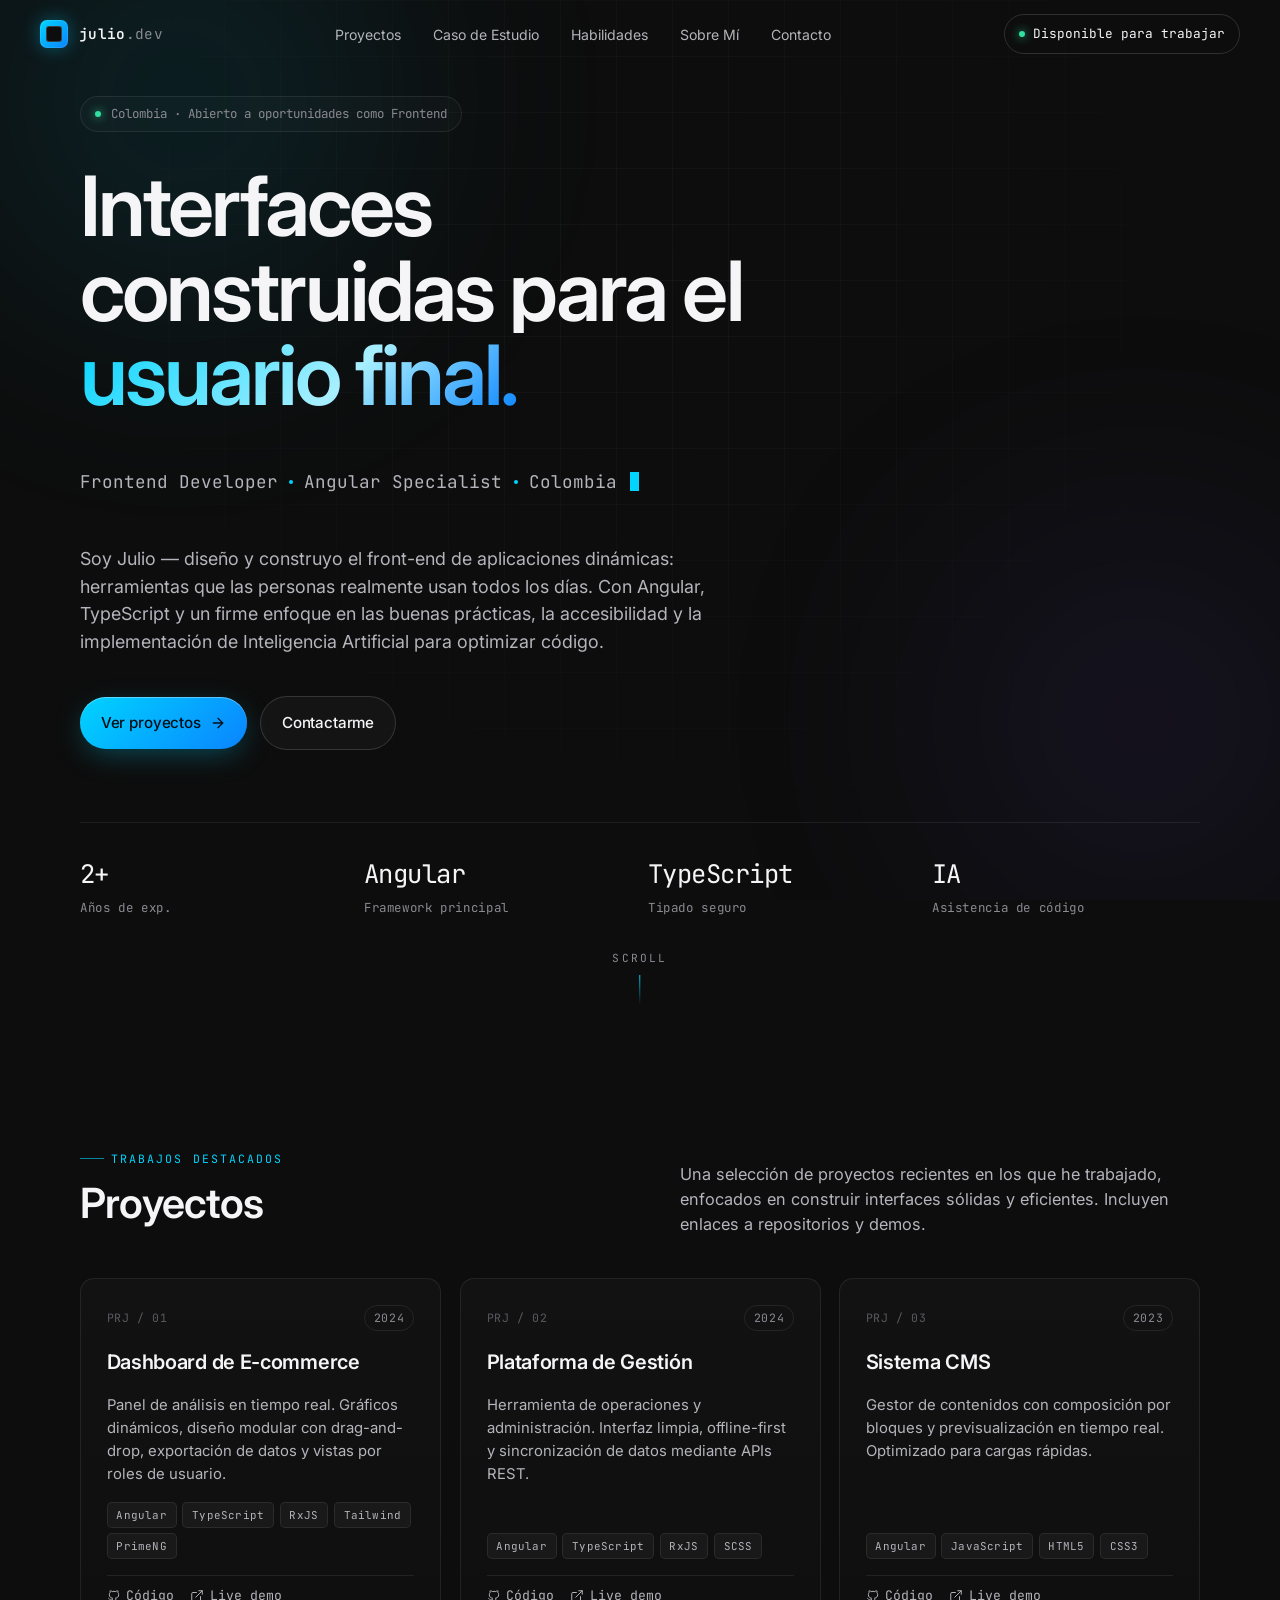
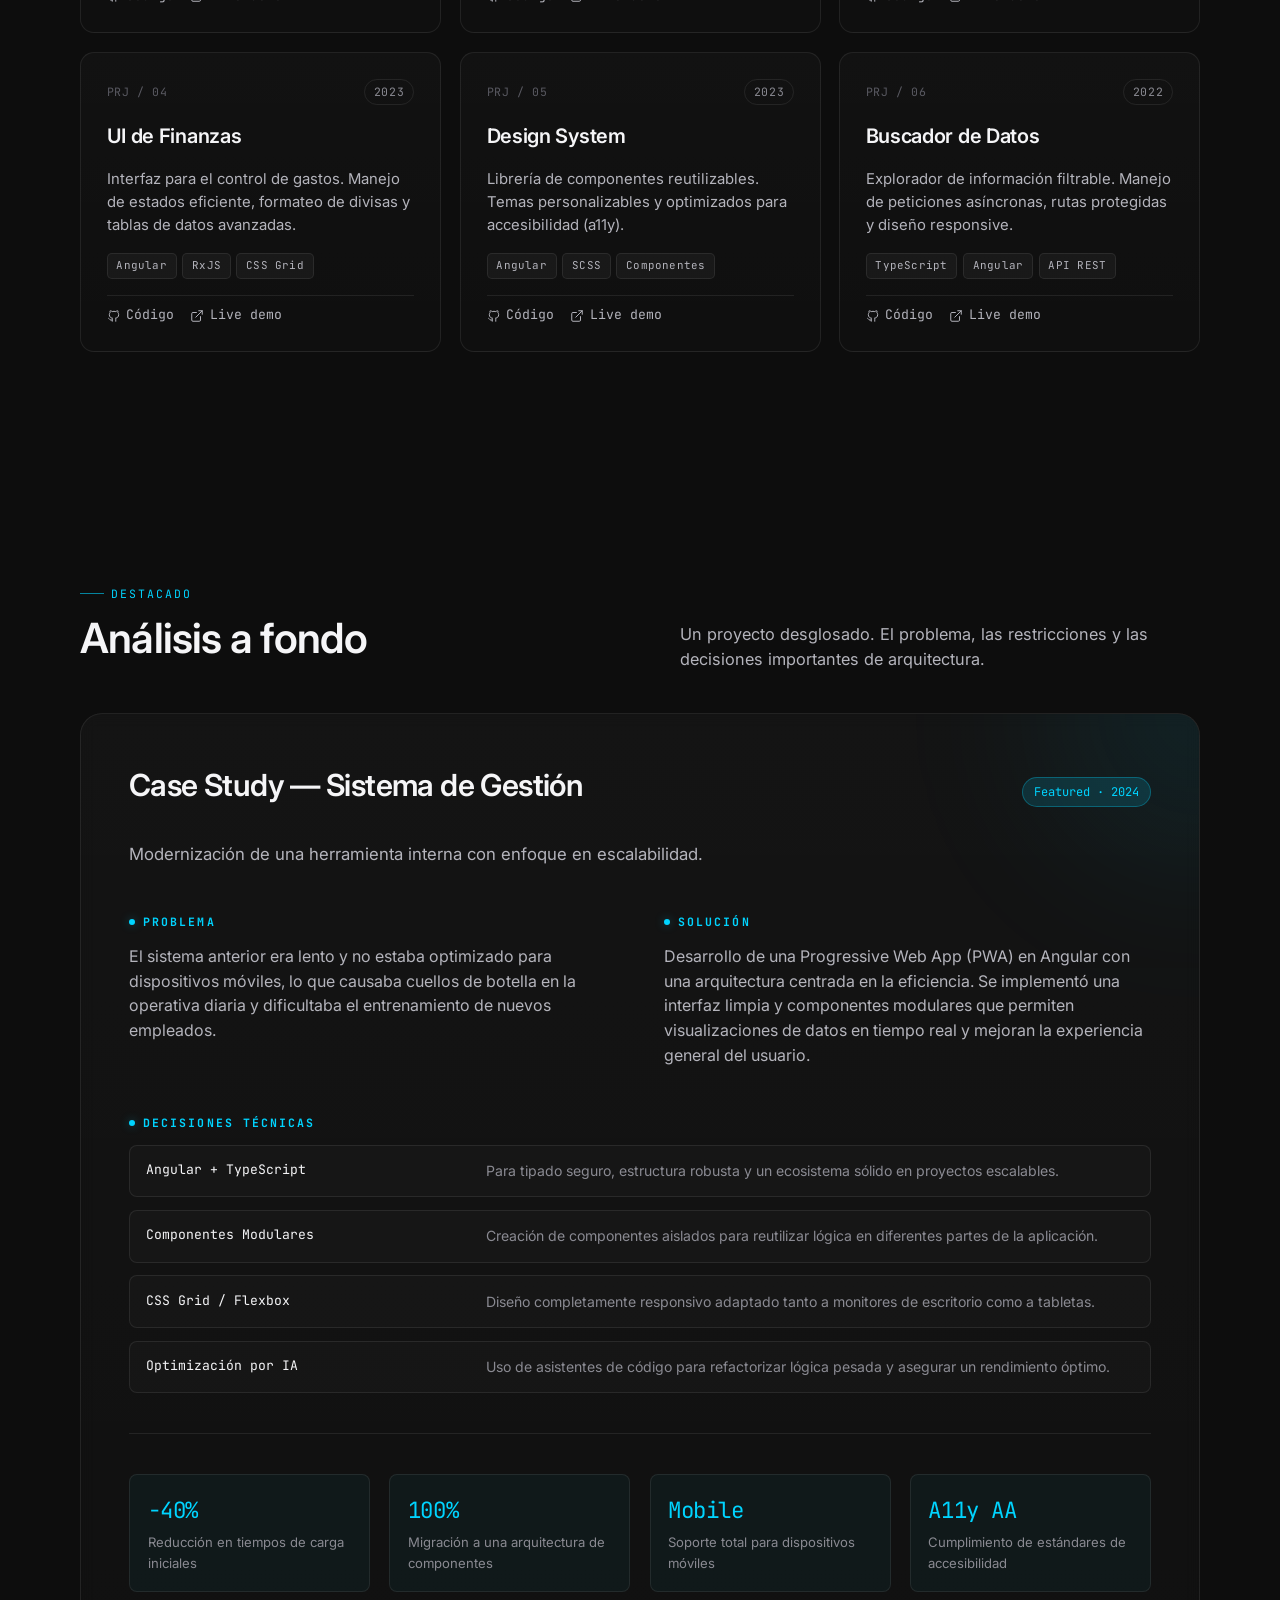
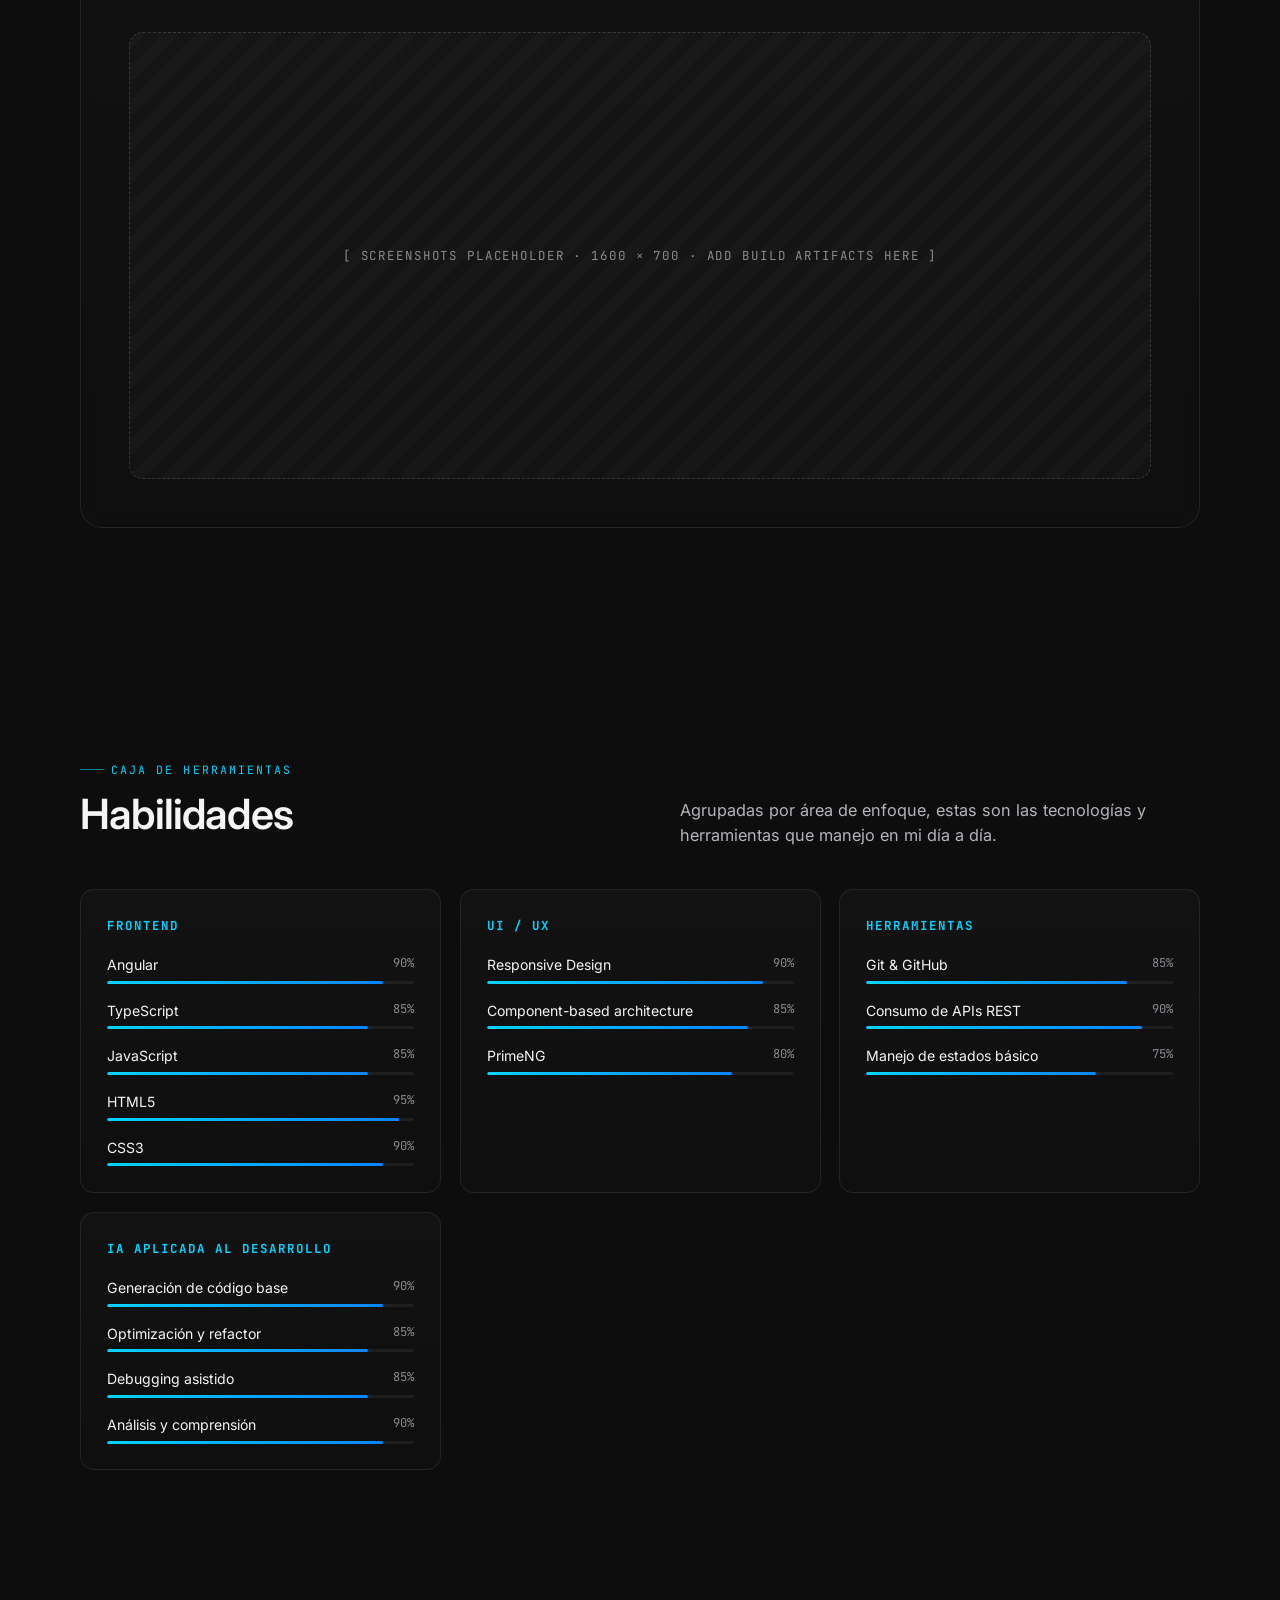
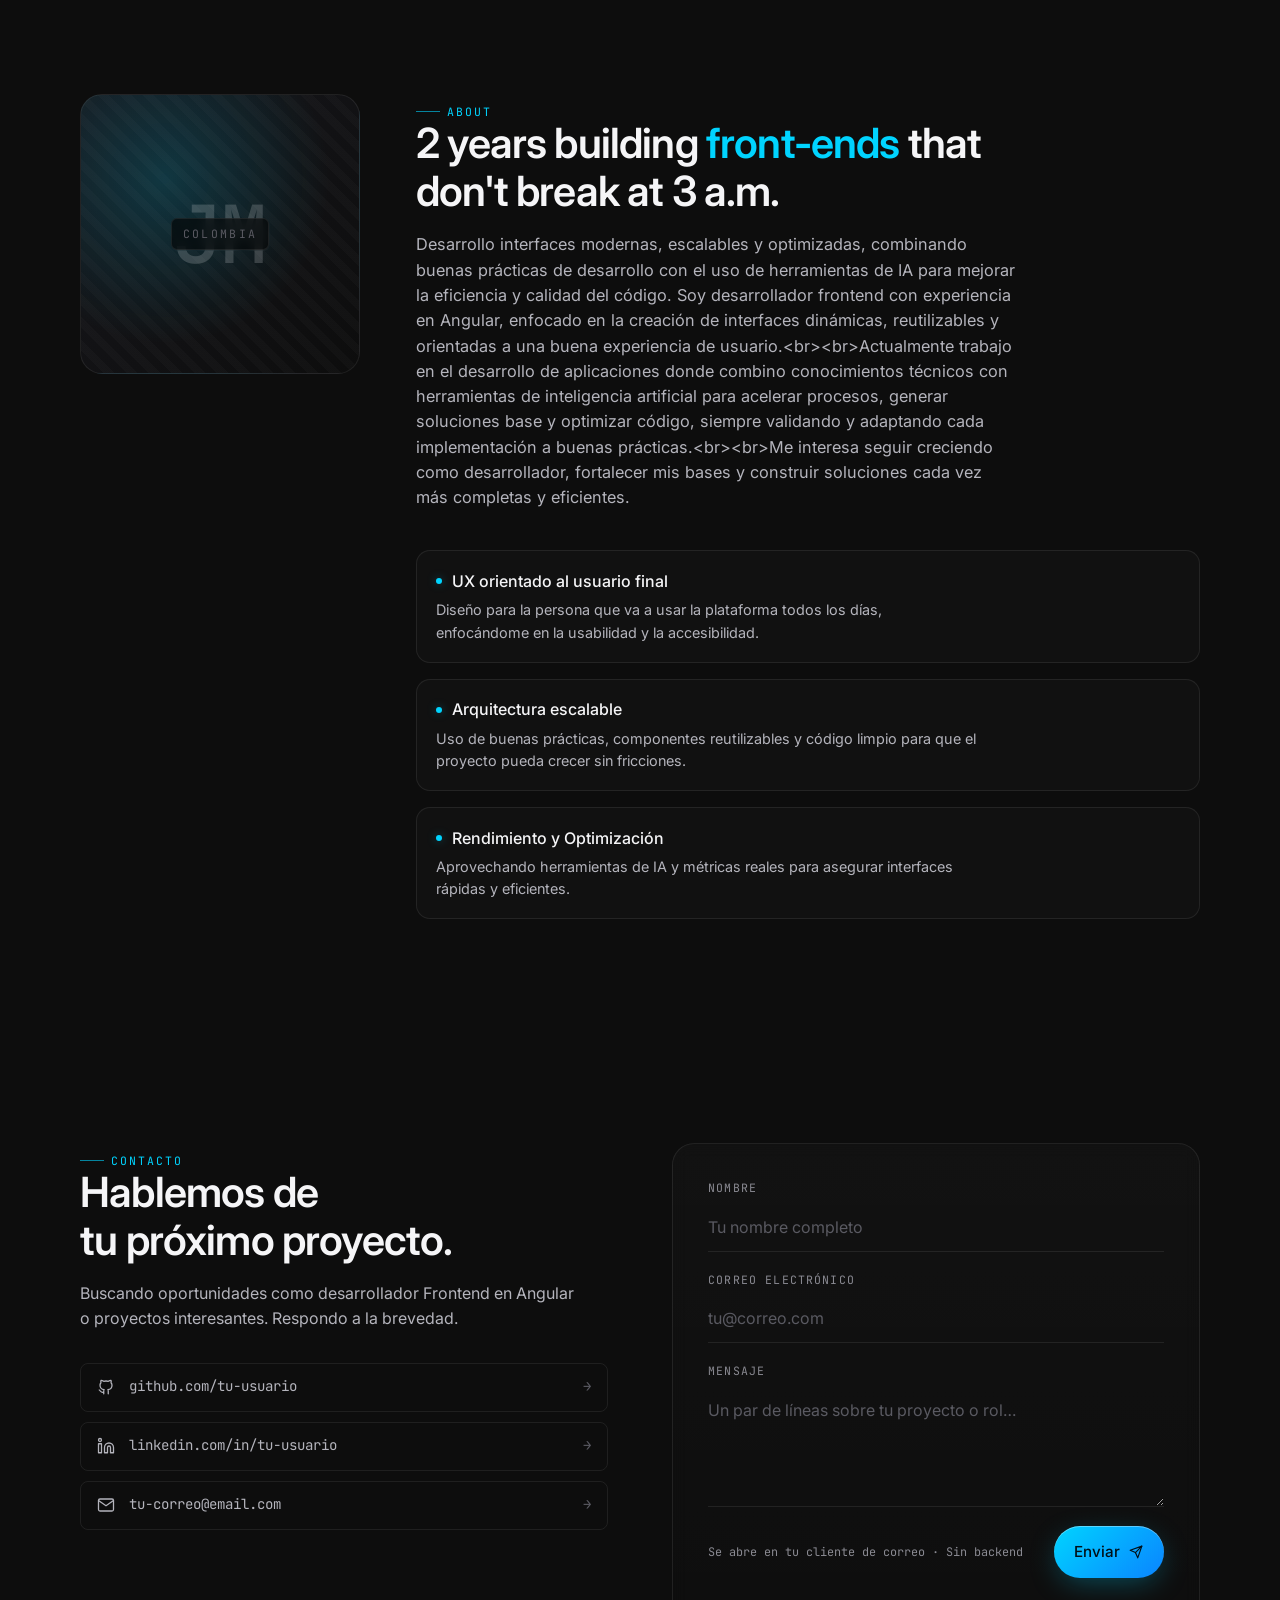
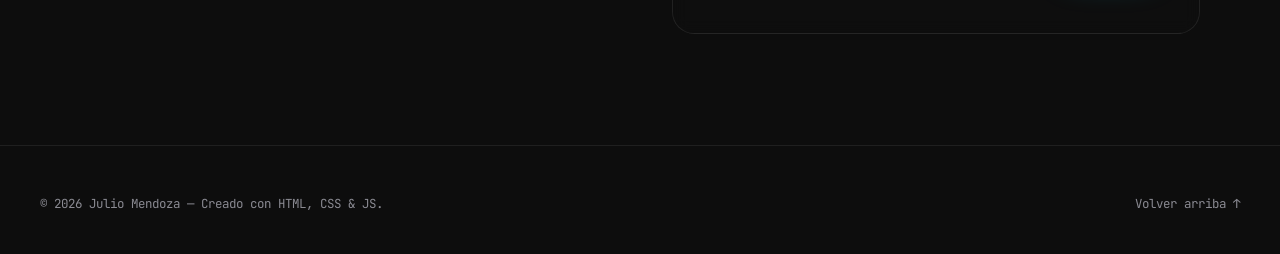
==== index.html @ a363eb38 "feat: personalizar perfil y traducir al español" ====
<!doctype html>
<html lang="en">
<head>
  <meta charset="utf-8" />
  <meta name="viewport" content="width=device-width, initial-scale=1" />
  <title>Julio Mendoza — Frontend Developer</title>
  <meta name="description" content="Portfolio de Julio Mendoza, Frontend Developer enfocado en Angular, desarrollo de interfaces modernas y uso de IA." />

  <!-- Fonts -->
  <link rel="preconnect" href="https://fonts.googleapis.com" />
  <link rel="preconnect" href="https://fonts.gstatic.com" crossorigin />
  <link href="https://fonts.googleapis.com/css2?family=Inter:wght@300;400;500;600;700&family=JetBrains+Mono:wght@400;500&display=swap" rel="stylesheet" />

  <link rel="stylesheet" href="styles.css" />
</head>
<body>
  <div class="backdrop"></div>
  <div class="grid-overlay"></div>

  <!-- ============================================================
       Navbar
       ============================================================ -->
  <header class="navbar">
    <a class="brand" href="#top" aria-label="Inicio">
      <span class="brand-mark" aria-hidden="true"></span>
      <span><strong>julio</strong><span>.dev</span></span>
    </a>

    <nav aria-label="Primary">
      <ul class="nav-links">
        <li><a class="nav-link" href="#projects">Proyectos</a></li>
        <li><a class="nav-link" href="#case-study">Caso de Estudio</a></li>
        <li><a class="nav-link" href="#skills">Habilidades</a></li>
        <li><a class="nav-link" href="#about">Sobre Mí</a></li>
        <li><a class="nav-link" href="#contact">Contacto</a></li>
      </ul>
    </nav>

    <a class="nav-cta" href="#contact">
      <span class="dot" aria-hidden="true"></span>
      Disponible para trabajar
    </a>

    <button class="nav-toggle" aria-label="Toggle menu" aria-expanded="false">
      <span aria-hidden="true"></span>
    </button>
  </header>

  <div class="mobile-menu" id="mobile-menu">
    <ul>
      <li><a href="#projects">Proyectos</a></li>
      <li><a href="#case-study">Caso de Estudio</a></li>
      <li><a href="#skills">Habilidades</a></li>
      <li><a href="#about">Sobre Mí</a></li>
      <li><a href="#contact">Contacto</a></li>
    </ul>
  </div>

  <main>
    <!-- ============================================================
         Hero
         ============================================================ -->
    <section class="hero" id="top" data-screen-label="01 Hero">
      <div class="container hero-inner">
        <span class="hero-meta">
          <span class="dot"></span>
          Colombia · Abierto a oportunidades como Frontend
        </span>

        <h1>
          <span class="line"><span>Interfaces</span></span>
          <span class="line"><span>construidas para el</span></span>
          <span class="line"><span class="accent">usuario final.</span></span>
        </h1>

        <p class="role-line" id="hero-role"></p>

        <p class="hero-lede">
          Soy Julio — diseño y construyo el front-end de aplicaciones dinámicas: herramientas que 
          las personas realmente usan todos los días. Con Angular, TypeScript y un firme enfoque en las buenas prácticas,
          la accesibilidad y la implementación de Inteligencia Artificial para optimizar código.
        </p>

        <div class="hero-cta-row">
          <a class="btn btn--primary" href="#projects">
            Ver proyectos
            <svg width="16" height="16" viewBox="0 0 24 24" fill="none" stroke="currentColor" stroke-width="2" stroke-linecap="round" stroke-linejoin="round">
              <line x1="5" y1="12" x2="19" y2="12"/><polyline points="12 5 19 12 12 19"/>
            </svg>
          </a>
          <a class="btn btn--ghost" href="#contact">Contactarme</a>
        </div>

        <div class="hero-stats">
          <div>
            <span class="stat-num">2+</span>
            <span class="stat-label">Años de exp.</span>
          </div>
          <div>
            <span class="stat-num">Angular</span>
            <span class="stat-label">Framework principal</span>
          </div>
          <div>
            <span class="stat-num">TypeScript</span>
            <span class="stat-label">Tipado seguro</span>
          </div>
          <div>
            <span class="stat-num">IA</span>
            <span class="stat-label">Asistencia de código</span>
          </div>
        </div>
      </div>

      <a class="scroll-hint" href="#projects" aria-label="Scroll to projects">
        scroll
      </a>
    </section>

    <!-- ============================================================
         Projects
         ============================================================ -->
    <section id="projects" data-screen-label="02 Projects">
      <div class="container">
        <div class="section-head reveal">
          <div>
            <span class="eyebrow">Trabajos Destacados</span>
            <h2 class="section-title">Proyectos</h2>
          </div>
          <p class="section-lede">
            Una selección de proyectos recientes en los que he trabajado, enfocados en construir interfaces
            sólidas y eficientes. Incluyen enlaces a repositorios y demos.
          </p>
        </div>

        <div class="projects-grid" id="projects-grid"></div>
      </div>
    </section>

    <!-- ============================================================
         Case Study
         ============================================================ -->
    <section id="case-study" data-screen-label="03 Case Study">
      <div class="container">
        <div class="section-head reveal">
          <div>
            <span class="eyebrow">Destacado</span>
            <h2 class="section-title">Análisis a fondo</h2>
          </div>
          <p class="section-lede">
            Un proyecto desglosado. El problema, las restricciones y las decisiones 
            importantes de arquitectura.
          </p>
        </div>
        <div id="case-study-body"></div>
      </div>
    </section>

    <!-- ============================================================
         Skills
         ============================================================ -->
    <section id="skills" data-screen-label="04 Skills">
      <div class="container">
        <div class="section-head reveal">
          <div>
            <span class="eyebrow">Caja de Herramientas</span>
            <h2 class="section-title">Habilidades</h2>
          </div>
          <p class="section-lede">
            Agrupadas por área de enfoque, estas son las tecnologías y herramientas que manejo en mi día a día.
          </p>
        </div>
        <div class="skills-grid" id="skills-grid"></div>
      </div>
    </section>

    <!-- ============================================================
         About
         ============================================================ -->
    <section id="about" data-screen-label="05 About">
      <div class="container about-grid">
        <div class="avatar reveal" aria-hidden="true">
          <span class="avatar__initials" id="avatar-initials">JM</span>
          <span class="avatar__tag" id="avatar-tag">Barcelona, ES</span>
        </div>
        <div class="about-body reveal" id="about-body" data-delay="100"></div>
      </div>
    </section>

    <!-- ============================================================
         Contact
         ============================================================ -->
    <section id="contact" data-screen-label="06 Contact">
      <div class="container contact-grid">
        <aside class="contact-aside reveal">
          <span class="eyebrow">Contacto</span>
          <h2 class="section-title">Hablemos de<br>tu próximo proyecto.</h2>
          <p>
            Buscando oportunidades como desarrollador Frontend en Angular o proyectos interesantes. Respondo a la brevedad.
          </p>
          <div class="socials" id="socials"></div>
        </aside>

        <form class="contact-form reveal" id="contact-form" data-delay="100" novalidate>
          <div class="field">
            <label for="f-name">Nombre</label>
            <input id="f-name" name="name" type="text" placeholder="Tu nombre completo" autocomplete="name" />
          </div>
          <div class="field">
            <label for="f-email">Correo Electrónico</label>
            <input id="f-email" name="email" type="email" placeholder="tu@correo.com" autocomplete="email" />
          </div>
          <div class="field">
            <label for="f-message">Mensaje</label>
            <textarea id="f-message" name="message" placeholder="Un par de líneas sobre tu proyecto o rol…"></textarea>
          </div>
          <div class="form-footer">
            <span class="form-note">Se abre en tu cliente de correo · Sin backend</span>
            <button type="submit" class="btn btn--primary">
              Enviar
              <svg width="14" height="14" viewBox="0 0 24 24" fill="none" stroke="currentColor" stroke-width="2" stroke-linecap="round" stroke-linejoin="round">
                <line x1="22" y1="2" x2="11" y2="13"/><polygon points="22 2 15 22 11 13 2 9 22 2"/>
              </svg>
            </button>
          </div>
          <div class="form-status" id="form-status" aria-live="polite"></div>
        </form>
      </div>
    </section>
  </main>

  <footer class="footer">
    <span>© <span id="footer-year"></span> <span id="footer-name"></span> — Creado con HTML, CSS &amp; JS.</span>
    <span>
      <a href="#top">Volver arriba ↑</a>
    </span>
  </footer>

  <script src="data.js"></script>
  <script src="script.js"></script>
</body>
</html>
---- styles.css ----
/* ============================================================
   Portfolio — dark mode, glassmorphism, cyan accent
   Vanilla CSS. No preprocessor. Mobile-first.
   ============================================================ */

:root {
  /* Palette */
  --bg:          #0D0D0D;
  --bg-elev-1:   #131316;
  --bg-elev-2:   #17171C;
  --border:      rgba(255, 255, 255, 0.08);
  --border-hi:   rgba(255, 255, 255, 0.14);

  --text:        #F5F5F7;
  --text-dim:    #B4B4BC;
  --text-muted:  #8A8A92;
  --text-faint:  #5A5A62;

  --accent:      #00D4FF;
  --accent-2:    #0A84FF;
  --accent-soft: rgba(0, 212, 255, 0.14);
  --accent-glow: rgba(0, 212, 255, 0.35);

  /* Type */
  --font-sans:  "Inter", -apple-system, BlinkMacSystemFont, "Segoe UI", Roboto, sans-serif;
  --font-mono:  "JetBrains Mono", ui-monospace, SFMono-Regular, Menlo, monospace;

  /* Motion */
  --ease:       cubic-bezier(0.2, 0.7, 0.2, 1);
  --ease-out:   cubic-bezier(0.16, 1, 0.3, 1);

  /* Layout */
  --maxw:       1200px;
  --gutter:     clamp(1rem, 4vw, 2.5rem);
  --radius-sm:  8px;
  --radius:     14px;
  --radius-lg:  22px;

  color-scheme: dark;
}

/* ---------- Reset ---------- */
*, *::before, *::after { box-sizing: border-box; }
html { scroll-behavior: smooth; }
body {
  margin: 0;
  font-family: var(--font-sans);
  background: var(--bg);
  color: var(--text);
  line-height: 1.55;
  -webkit-font-smoothing: antialiased;
  text-rendering: optimizeLegibility;
  overflow-x: hidden;
}
img, svg { display: block; max-width: 100%; }
a { color: inherit; text-decoration: none; }
button { font: inherit; color: inherit; background: none; border: 0; cursor: pointer; }
input, textarea { font: inherit; color: inherit; }

/* ---------- Ambient backdrop ---------- */
.backdrop {
  position: fixed;
  inset: 0;
  z-index: -1;
  overflow: hidden;
  pointer-events: none;
}
.backdrop::before,
.backdrop::after {
  content: "";
  position: absolute;
  width: 720px; height: 720px;
  border-radius: 50%;
  filter: blur(120px);
  opacity: 0.35;
}
.backdrop::before {
  background: radial-gradient(circle, rgba(0, 212, 255, 0.45), transparent 60%);
  top: -260px; left: -180px;
}
.backdrop::after {
  background: radial-gradient(circle, rgba(124, 92, 255, 0.35), transparent 60%);
  top: 40vh; right: -220px;
}
.grid-overlay {
  position: fixed;
  inset: 0;
  z-index: -1;
  pointer-events: none;
  background-image:
    linear-gradient(rgba(255, 255, 255, 0.035) 1px, transparent 1px),
    linear-gradient(90deg, rgba(255, 255, 255, 0.035) 1px, transparent 1px);
  background-size: 56px 56px;
  mask-image: radial-gradient(circle at 50% 30%, black, transparent 75%);
}

/* ---------- Layout utils ---------- */
.container {
  width: 100%;
  max-width: var(--maxw);
  margin: 0 auto;
  padding: 0 var(--gutter);
}
section {
  padding: clamp(4rem, 9vw, 7rem) 0;
  position: relative;
}
.eyebrow {
  font-family: var(--font-mono);
  font-size: 0.72rem;
  letter-spacing: 0.18em;
  text-transform: uppercase;
  color: var(--accent);
  display: inline-flex;
  align-items: center;
  gap: 0.6em;
}
.eyebrow::before {
  content: "";
  width: 24px;
  height: 1px;
  background: var(--accent);
  opacity: 0.6;
}
.section-title {
  font-size: clamp(1.8rem, 3.4vw, 2.6rem);
  font-weight: 600;
  letter-spacing: -0.02em;
  margin: 0.8rem 0 0.6rem;
  line-height: 1.15;
}
.section-lede {
  color: var(--text-dim);
  max-width: 52ch;
  margin: 0 0 3rem;
  font-size: 1.02rem;
}

/* ============================================================
   NAVBAR
   ============================================================ */
.navbar {
  position: fixed;
  top: 0; left: 0; right: 0;
  z-index: 50;
  padding: 0.9rem var(--gutter);
  display: flex;
  align-items: center;
  justify-content: space-between;
  transition: background 220ms var(--ease), backdrop-filter 220ms var(--ease), border-color 220ms var(--ease);
  border-bottom: 1px solid transparent;
}
.navbar.is-scrolled {
  background: rgba(13, 13, 13, 0.72);
  backdrop-filter: saturate(180%) blur(14px);
  -webkit-backdrop-filter: saturate(180%) blur(14px);
  border-bottom-color: var(--border);
}
.brand {
  display: inline-flex;
  align-items: center;
  gap: 0.7rem;
  font-family: var(--font-mono);
  font-size: 0.9rem;
  letter-spacing: 0.02em;
}
.brand-mark {
  width: 28px; height: 28px;
  border-radius: 7px;
  position: relative;
  background: linear-gradient(135deg, var(--accent) 0%, var(--accent-2) 100%);
  box-shadow: 0 0 0 1px rgba(255,255,255,0.1) inset, 0 0 18px var(--accent-glow);
}
.brand-mark::after {
  content: "";
  position: absolute;
  inset: 6px;
  border-radius: 3px;
  background: var(--bg);
  border: 1px solid rgba(255,255,255,0.2);
}
.brand strong { color: var(--text); font-weight: 600; }
.brand span  { color: var(--text-muted); }

.nav-links {
  display: none;
  gap: 2rem;
  list-style: none;
  margin: 0; padding: 0;
}
@media (min-width: 820px) {
  .nav-links { display: flex; }
}
.nav-link {
  font-size: 0.88rem;
  color: var(--text-dim);
  padding: 0.35rem 0;
  position: relative;
  transition: color 180ms var(--ease);
}
.nav-link::after {
  content: "";
  position: absolute;
  left: 0; bottom: -2px;
  width: 100%;
  height: 1px;
  background: var(--accent);
  transform: scaleX(0);
  transform-origin: left;
  transition: transform 280ms var(--ease-out);
}
.nav-link:hover,
.nav-link.is-active {
  color: var(--text);
}
.nav-link:hover::after,
.nav-link.is-active::after {
  transform: scaleX(1);
}

.nav-cta {
  display: inline-flex;
  align-items: center;
  gap: 0.45rem;
  font-family: var(--font-mono);
  font-size: 0.8rem;
  padding: 0.55rem 0.9rem;
  border: 1px solid var(--border-hi);
  border-radius: 999px;
  color: var(--text);
  transition: border-color 180ms var(--ease), background 180ms var(--ease);
}
.nav-cta:hover {
  border-color: var(--accent);
  background: var(--accent-soft);
}
.nav-cta .dot {
  width: 6px; height: 6px; border-radius: 50%;
  background: #30E0A1;
  box-shadow: 0 0 10px #30E0A1;
  animation: pulse 2s infinite;
}
@keyframes pulse {
  0%, 100% { opacity: 1; }
  50% { opacity: 0.4; }
}

/* Mobile menu toggle */
.nav-toggle {
  display: inline-flex;
  width: 38px; height: 38px;
  align-items: center; justify-content: center;
  border-radius: 8px;
  border: 1px solid var(--border);
}
@media (min-width: 820px) { .nav-toggle { display: none; } }
.nav-toggle span,
.nav-toggle span::before,
.nav-toggle span::after {
  content: "";
  display: block;
  width: 16px; height: 1.5px;
  background: var(--text);
  position: relative;
  transition: transform 200ms var(--ease);
}
.nav-toggle span::before { position: absolute; top: -5px; left: 0; }
.nav-toggle span::after  { position: absolute; top:  5px; left: 0; }

.mobile-menu {
  position: fixed;
  top: 64px; left: 0; right: 0;
  background: rgba(13, 13, 13, 0.96);
  backdrop-filter: blur(20px);
  border-bottom: 1px solid var(--border);
  padding: 1.25rem var(--gutter) 2rem;
  transform: translateY(-120%);
  transition: transform 280ms var(--ease-out);
  z-index: 49;
}
.mobile-menu.is-open { transform: translateY(0); }
.mobile-menu ul { list-style: none; margin: 0; padding: 0; display: grid; gap: 0.4rem; }
.mobile-menu a {
  display: block;
  padding: 0.8rem 0;
  font-size: 1.1rem;
  color: var(--text-dim);
  border-bottom: 1px solid var(--border);
}
.mobile-menu a:hover { color: var(--text); }

/* ============================================================
   HERO
   ============================================================ */
.hero {
  min-height: 100vh;
  display: flex;
  align-items: center;
  padding-top: 6rem;
  position: relative;
}
.hero-inner { display: grid; gap: 2rem; position: relative; z-index: 1; }

.hero-meta {
  display: inline-flex;
  align-items: center;
  gap: 0.6rem;
  font-family: var(--font-mono);
  font-size: 0.78rem;
  color: var(--text-muted);
  padding: 0.45rem 0.9rem;
  border: 1px solid var(--border);
  border-radius: 999px;
  background: rgba(255, 255, 255, 0.02);
  width: fit-content;
}
.hero-meta .dot {
  width: 6px; height: 6px; border-radius: 50%;
  background: #30E0A1;
  box-shadow: 0 0 10px #30E0A1;
}

.hero h1 {
  font-size: clamp(2.6rem, 7vw, 5.2rem);
  line-height: 1.02;
  letter-spacing: -0.035em;
  margin: 0;
  font-weight: 600;
}
.hero h1 .line { display: block; overflow: hidden; }
.hero h1 .line > span {
  display: inline-block;
  transform: translateY(110%);
  animation: riseIn 900ms var(--ease-out) forwards;
}
.hero h1 .line:nth-child(2) > span { animation-delay: 120ms; }
.hero h1 .line:nth-child(3) > span { animation-delay: 240ms; }
@keyframes riseIn {
  to { transform: translateY(0); }
}

.hero h1 .accent {
  background: linear-gradient(135deg, var(--accent) 0%, #A8EFFF 60%, var(--accent-2) 100%);
  -webkit-background-clip: text;
  background-clip: text;
  color: transparent;
}

.role-line {
  font-family: var(--font-mono);
  color: var(--text-dim);
  font-size: clamp(0.95rem, 1.5vw, 1.1rem);
  display: inline-flex;
  flex-wrap: wrap;
  align-items: center;
  gap: 0.7rem;
}
.role-line .sep {
  width: 4px; height: 4px;
  border-radius: 50%;
  background: var(--accent);
}
.role-line .caret {
  display: inline-block;
  width: 9px; height: 1.05em;
  margin-left: 2px;
  background: var(--accent);
  animation: blink 1.1s steps(2) infinite;
  vertical-align: -2px;
}
@keyframes blink { 50% { opacity: 0; } }

.hero-lede {
  color: var(--text-dim);
  font-size: clamp(1rem, 1.4vw, 1.15rem);
  max-width: 58ch;
  margin: 0;
}

.hero-cta-row {
  display: flex;
  flex-wrap: wrap;
  gap: 0.8rem;
  align-items: center;
  margin-top: 0.5rem;
}

/* Buttons */
.btn {
  display: inline-flex;
  align-items: center;
  gap: 0.6rem;
  padding: 0.9rem 1.3rem;
  border-radius: 999px;
  font-size: 0.95rem;
  font-weight: 500;
  letter-spacing: -0.01em;
  position: relative;
  overflow: hidden;
  transition: transform 200ms var(--ease), box-shadow 220ms var(--ease), background 200ms var(--ease);
  isolation: isolate;
}
.btn--primary {
  background: linear-gradient(135deg, var(--accent), var(--accent-2));
  color: #001018;
  box-shadow: 0 8px 30px -6px var(--accent-glow), inset 0 1px 0 rgba(255,255,255,0.35);
}
.btn--primary:hover {
  transform: translateY(-1px);
  box-shadow: 0 14px 38px -6px var(--accent-glow), inset 0 1px 0 rgba(255,255,255,0.35);
}
.btn--ghost {
  background: rgba(255,255,255,0.03);
  color: var(--text);
  border: 1px solid var(--border-hi);
}
.btn--ghost:hover { background: rgba(255,255,255,0.06); border-color: var(--accent); color: var(--accent); }

.btn .ripple {
  position: absolute;
  border-radius: 50%;
  pointer-events: none;
  transform: translate(-50%, -50%) scale(0);
  background: rgba(255, 255, 255, 0.4);
  animation: rippleAnim 620ms var(--ease-out) forwards;
}
.btn--primary .ripple { background: rgba(0, 20, 40, 0.35); }
@keyframes rippleAnim {
  to { transform: translate(-50%, -50%) scale(18); opacity: 0; }
}

.hero-stats {
  display: grid;
  grid-template-columns: repeat(auto-fit, minmax(140px, 1fr));
  gap: 1rem;
  margin-top: 2.5rem;
  padding-top: 2rem;
  border-top: 1px solid var(--border);
}
.hero-stats .stat-num {
  font-family: var(--font-mono);
  font-size: 1.6rem;
  color: var(--text);
  letter-spacing: -0.02em;
  display: block;
}
.hero-stats .stat-label {
  font-size: 0.78rem;
  color: var(--text-muted);
  font-family: var(--font-mono);
  letter-spacing: 0.05em;
  margin-top: 0.2rem;
  display: block;
}

.scroll-hint {
  position: absolute;
  left: 50%;
  bottom: 1.5rem;
  transform: translateX(-50%);
  font-family: var(--font-mono);
  font-size: 0.7rem;
  letter-spacing: 0.2em;
  color: var(--text-muted);
  text-transform: uppercase;
  display: flex; flex-direction: column; align-items: center;
  gap: 0.5rem;
}
.scroll-hint::after {
  content: "";
  width: 1px; height: 30px;
  background: linear-gradient(to bottom, var(--accent), transparent);
  animation: scrollHint 2.2s ease-in-out infinite;
  transform-origin: top;
}
@keyframes scrollHint {
  0%   { transform: scaleY(0); opacity: 0; }
  50%  { opacity: 1; }
  100% { transform: scaleY(1); opacity: 0; }
}

/* ============================================================
   PROJECTS
   ============================================================ */
.section-head {
  display: flex;
  flex-wrap: wrap;
  align-items: flex-end;
  justify-content: space-between;
  gap: 1.5rem;
  margin-bottom: 2.5rem;
}
.section-head .section-lede { margin: 0; }

.projects-grid {
  display: grid;
  grid-template-columns: 1fr;
  gap: 1.2rem;
}
@media (min-width: 640px) { .projects-grid { grid-template-columns: repeat(2, 1fr); } }
@media (min-width: 1024px) { .projects-grid { grid-template-columns: repeat(3, 1fr); } }

.project-card {
  position: relative;
  padding: 1.6rem;
  border-radius: var(--radius);
  background: linear-gradient(180deg, rgba(255,255,255,0.025), rgba(255,255,255,0.01));
  border: 1px solid var(--border);
  overflow: hidden;
  display: flex;
  flex-direction: column;
  gap: 1rem;
  min-height: 290px;
  transition: transform 320ms var(--ease), border-color 320ms var(--ease), box-shadow 320ms var(--ease);
}
.project-card::before {
  /* Accent border reveal on hover */
  content: "";
  position: absolute; inset: -1px;
  border-radius: inherit;
  padding: 1px;
  background: conic-gradient(from 180deg at 50% 50%, var(--accent), transparent 120deg, transparent 240deg, var(--accent));
  -webkit-mask:
    linear-gradient(#000 0 0) content-box,
    linear-gradient(#000 0 0);
  -webkit-mask-composite: xor;
          mask-composite: exclude;
  opacity: 0;
  transition: opacity 320ms var(--ease);
  pointer-events: none;
}
.project-card::after {
  /* Soft glow */
  content: "";
  position: absolute;
  width: 260px; height: 260px;
  border-radius: 50%;
  background: radial-gradient(circle, var(--card-accent, var(--accent-glow)), transparent 60%);
  filter: blur(50px);
  opacity: 0;
  top: -80px; right: -80px;
  transition: opacity 320ms var(--ease);
  pointer-events: none;
  z-index: 0;
}
.project-card:hover {
  transform: translateY(-4px);
  border-color: transparent;
  box-shadow: 0 30px 60px -30px rgba(0, 0, 0, 0.6);
}
.project-card:hover::before { opacity: 0.9; }
.project-card:hover::after  { opacity: 0.4; }

.project-card > * { position: relative; z-index: 1; }

.project-card__head {
  display: flex;
  align-items: center;
  justify-content: space-between;
  gap: 1rem;
  font-family: var(--font-mono);
  font-size: 0.72rem;
  color: var(--text-muted);
  letter-spacing: 0.05em;
}
.project-card__index {
  color: var(--text-faint);
}
.project-card__year {
  padding: 0.2rem 0.55rem;
  border: 1px solid var(--border);
  border-radius: 999px;
}
.project-card__name {
  font-size: 1.25rem;
  font-weight: 600;
  letter-spacing: -0.015em;
  margin: 0;
  color: var(--text);
}
.project-card__desc {
  color: var(--text-dim);
  font-size: 0.93rem;
  margin: 0;
  flex: 1;
}
.tag-row { display: flex; flex-wrap: wrap; gap: 0.35rem; }
.tag {
  font-family: var(--font-mono);
  font-size: 0.68rem;
  padding: 0.22rem 0.55rem;
  border-radius: 5px;
  background: rgba(255, 255, 255, 0.04);
  border: 1px solid var(--border);
  color: var(--text-dim);
  letter-spacing: 0.02em;
}
.project-card__links {
  display: flex;
  gap: 1rem;
  padding-top: 0.6rem;
  border-top: 1px solid var(--border);
  font-family: var(--font-mono);
  font-size: 0.82rem;
}
.project-card__links a {
  color: var(--text-dim);
  display: inline-flex;
  align-items: center;
  gap: 0.35rem;
  transition: color 180ms var(--ease);
}
.project-card__links a:hover { color: var(--accent); }
.project-card__links svg { width: 14px; height: 14px; }

/* ============================================================
   CASE STUDY
   ============================================================ */
.case {
  padding: clamp(4rem, 9vw, 7rem) 0;
  position: relative;
}
.case-card {
  border-radius: var(--radius-lg);
  border: 1px solid var(--border);
  background: linear-gradient(180deg, rgba(255,255,255,0.03), rgba(255,255,255,0.01));
  backdrop-filter: blur(8px);
  padding: clamp(1.8rem, 4vw, 3rem);
  position: relative;
  overflow: hidden;
}
.case-card::before {
  content: "";
  position: absolute;
  width: 520px; height: 520px;
  border-radius: 50%;
  background: radial-gradient(circle, var(--accent-glow), transparent 60%);
  filter: blur(80px);
  opacity: 0.35;
  top: -260px; right: -260px;
  pointer-events: none;
}
.case-card__head {
  display: flex;
  flex-wrap: wrap;
  gap: 1.5rem;
  align-items: baseline;
  justify-content: space-between;
  margin-bottom: 2rem;
  position: relative;
}
.case-card__title {
  font-size: clamp(1.4rem, 2.4vw, 1.9rem);
  font-weight: 600;
  margin: 0;
  letter-spacing: -0.02em;
}
.case-card__tag {
  font-family: var(--font-mono);
  font-size: 0.75rem;
  color: var(--accent);
  background: var(--accent-soft);
  border: 1px solid rgba(0, 212, 255, 0.3);
  padding: 0.3rem 0.7rem;
  border-radius: 999px;
  white-space: nowrap;
}
.case-card__tagline {
  color: var(--text-dim);
  font-size: 1.05rem;
  max-width: 60ch;
  margin: 0 0 2.5rem;
}

.case-grid {
  display: grid;
  gap: 2rem;
}
@media (min-width: 820px) {
  .case-grid { grid-template-columns: 1fr 1fr; gap: 2.5rem 3rem; }
}
.case-block h4 {
  font-family: var(--font-mono);
  font-size: 0.72rem;
  text-transform: uppercase;
  letter-spacing: 0.18em;
  color: var(--accent);
  margin: 0 0 0.8rem;
  display: inline-flex;
  align-items: center;
  gap: 0.5rem;
}
.case-block h4::before {
  content: "";
  width: 6px; height: 6px;
  border-radius: 50%;
  background: var(--accent);
  box-shadow: 0 0 10px var(--accent-glow);
}
.case-block p { color: var(--text-dim); margin: 0; }

.decisions-list {
  list-style: none;
  margin: 0;
  padding: 0;
  display: grid;
  gap: 0.8rem;
}
.decisions-list li {
  padding: 0.9rem 1rem;
  border: 1px solid var(--border);
  border-radius: var(--radius-sm);
  background: rgba(255,255,255,0.02);
  display: grid;
  grid-template-columns: minmax(0, 1fr) 2fr;
  gap: 1rem;
  align-items: start;
}
.decisions-list .d-label {
  font-family: var(--font-mono);
  font-size: 0.82rem;
  color: var(--text);
}
.decisions-list .d-reason {
  color: var(--text-muted);
  font-size: 0.88rem;
}

.results-grid {
  margin-top: 2.5rem;
  padding-top: 2.5rem;
  border-top: 1px solid var(--border);
  display: grid;
  grid-template-columns: repeat(auto-fit, minmax(160px, 1fr));
  gap: 1.2rem;
}
.result {
  padding: 1.1rem;
  border: 1px solid var(--border);
  border-radius: var(--radius-sm);
  background: rgba(0, 212, 255, 0.04);
}
.result .metric {
  font-family: var(--font-mono);
  font-size: 1.4rem;
  color: var(--accent);
  letter-spacing: -0.02em;
  display: block;
}
.result .label {
  color: var(--text-muted);
  font-size: 0.82rem;
  margin-top: 0.3rem;
  display: block;
}

.screenshot-placeholder {
  margin-top: 2.5rem;
  aspect-ratio: 16 / 7;
  border-radius: var(--radius);
  border: 1px dashed var(--border-hi);
  background:
    repeating-linear-gradient(
      135deg,
      rgba(255,255,255,0.015) 0 12px,
      transparent 12px 24px
    ),
    rgba(255,255,255,0.02);
  display: flex;
  align-items: center;
  justify-content: center;
  font-family: var(--font-mono);
  font-size: 0.78rem;
  letter-spacing: 0.15em;
  text-transform: uppercase;
  color: var(--text-muted);
}

/* ============================================================
   SKILLS
   ============================================================ */
.skills-grid {
  display: grid;
  grid-template-columns: 1fr;
  gap: 1.2rem;
}
@media (min-width: 820px) { .skills-grid { grid-template-columns: repeat(3, 1fr); } }

.skill-card {
  padding: 1.6rem;
  border-radius: var(--radius);
  border: 1px solid var(--border);
  background: linear-gradient(180deg, rgba(255,255,255,0.025), rgba(255,255,255,0.01));
}
.skill-card h3 {
  font-family: var(--font-mono);
  font-size: 0.78rem;
  text-transform: uppercase;
  letter-spacing: 0.16em;
  color: var(--accent);
  margin: 0 0 1.2rem;
}
.skill-row {
  display: grid;
  gap: 0.3rem;
  margin-bottom: 1rem;
}
.skill-row:last-child { margin-bottom: 0; }
.skill-row__name {
  display: flex;
  justify-content: space-between;
  font-size: 0.88rem;
  color: var(--text);
}
.skill-row__name .pct {
  font-family: var(--font-mono);
  color: var(--text-muted);
  font-size: 0.76rem;
}
.skill-bar {
  height: 3px;
  width: 100%;
  border-radius: 4px;
  background: rgba(255, 255, 255, 0.06);
  overflow: hidden;
  position: relative;
}
.skill-bar > span {
  display: block;
  height: 100%;
  background: linear-gradient(90deg, var(--accent), var(--accent-2));
  width: 0%;
  border-radius: inherit;
  transition: width 1.1s var(--ease-out);
  box-shadow: 0 0 10px var(--accent-glow);
}

/* ============================================================
   ABOUT
   ============================================================ */
.about-grid {
  display: grid;
  gap: 2.5rem;
  align-items: start;
}
@media (min-width: 900px) {
  .about-grid { grid-template-columns: 280px 1fr; gap: 3.5rem; }
}
.avatar {
  aspect-ratio: 1 / 1;
  border-radius: var(--radius-lg);
  border: 1px solid var(--border);
  background:
    radial-gradient(circle at 30% 30%, rgba(0, 212, 255, 0.18), transparent 60%),
    linear-gradient(135deg, #17171C 0%, #0D0D0D 100%);
  position: relative;
  overflow: hidden;
  display: flex;
  align-items: center;
  justify-content: center;
  font-family: var(--font-mono);
  color: var(--text-faint);
  font-size: 0.72rem;
  letter-spacing: 0.2em;
  text-transform: uppercase;
}
.avatar::before {
  content: "";
  position: absolute;
  inset: 0;
  background:
    repeating-linear-gradient(
      45deg,
      rgba(255, 255, 255, 0.02) 0 8px,
      transparent 8px 16px
    );
}
.avatar__tag {
  position: relative;
  z-index: 1;
  padding: 0.4rem 0.7rem;
  background: rgba(0,0,0,0.6);
  border: 1px solid var(--border);
  border-radius: 6px;
  backdrop-filter: blur(6px);
}
.avatar__initials {
  position: absolute;
  top: 50%; left: 50%;
  transform: translate(-50%, -50%);
  font-family: var(--font-mono);
  font-size: clamp(3rem, 8vw, 5rem);
  font-weight: 500;
  color: var(--text);
  opacity: 0.18;
  letter-spacing: -0.02em;
}

.about-body h2 { margin-top: 0; }
.about-body p {
  color: var(--text-dim);
  font-size: 1.02rem;
  max-width: 60ch;
}
.differentiators {
  list-style: none;
  margin: 2.5rem 0 0;
  padding: 0;
  display: grid;
  gap: 1rem;
}
.diff {
  padding: 1.1rem 1.2rem;
  border: 1px solid var(--border);
  border-radius: var(--radius);
  background: rgba(255, 255, 255, 0.02);
  display: grid;
  gap: 0.35rem;
  transition: border-color 220ms var(--ease), background 220ms var(--ease);
}
.diff:hover {
  border-color: var(--border-hi);
  background: rgba(0, 212, 255, 0.04);
}
.diff__title {
  display: flex;
  align-items: center;
  gap: 0.6rem;
  font-size: 1rem;
  font-weight: 500;
  color: var(--text);
}
.diff__title::before {
  content: "";
  width: 6px; height: 6px;
  border-radius: 50%;
  background: var(--accent);
  box-shadow: 0 0 10px var(--accent-glow);
}
.diff p { margin: 0; font-size: 0.9rem; }

/* ============================================================
   CONTACT
   ============================================================ */
.contact-grid {
  display: grid;
  gap: 2.5rem;
  align-items: start;
}
@media (min-width: 900px) {
  .contact-grid { grid-template-columns: 1fr 1fr; gap: 4rem; }
}
.contact-aside h2 { margin-top: 0; }
.contact-aside p { color: var(--text-dim); max-width: 50ch; }
.socials {
  margin-top: 2rem;
  display: grid;
  gap: 0.6rem;
}
.social {
  display: flex;
  align-items: center;
  gap: 0.9rem;
  padding: 0.8rem 1rem;
  border: 1px solid var(--border);
  border-radius: var(--radius-sm);
  font-family: var(--font-mono);
  font-size: 0.88rem;
  color: var(--text-dim);
  transition: border-color 220ms var(--ease), color 220ms var(--ease), background 220ms var(--ease);
}
.social:hover {
  border-color: var(--accent);
  color: var(--accent);
  background: var(--accent-soft);
}
.social svg { width: 18px; height: 18px; flex-shrink: 0; }
.social .label { flex: 1; }
.social .arrow {
  font-family: var(--font-mono);
  color: var(--text-faint);
  transition: transform 220ms var(--ease), color 220ms var(--ease);
}
.social:hover .arrow {
  color: var(--accent);
  transform: translateX(3px);
}

/* Form */
.contact-form {
  border-radius: var(--radius-lg);
  border: 1px solid var(--border);
  background: linear-gradient(180deg, rgba(255,255,255,0.025), rgba(255,255,255,0.008));
  backdrop-filter: blur(8px);
  padding: clamp(1.5rem, 3vw, 2.2rem);
  display: grid;
  gap: 1.2rem;
}
.field { display: grid; gap: 0.4rem; }
.field label {
  font-family: var(--font-mono);
  font-size: 0.72rem;
  letter-spacing: 0.1em;
  text-transform: uppercase;
  color: var(--text-muted);
}
.field input,
.field textarea {
  width: 100%;
  background: transparent;
  border: 0;
  border-bottom: 1px solid var(--border);
  padding: 0.7rem 0;
  font-size: 1rem;
  color: var(--text);
  transition: border-color 220ms var(--ease);
  font-family: inherit;
  resize: vertical;
}
.field textarea { min-height: 120px; }
.field input:focus,
.field textarea:focus {
  outline: none;
  border-bottom-color: var(--accent);
}
.field input::placeholder,
.field textarea::placeholder { color: var(--text-faint); }

.form-footer {
  display: flex;
  justify-content: space-between;
  align-items: center;
  gap: 1rem;
  flex-wrap: wrap;
}
.form-note {
  font-family: var(--font-mono);
  font-size: 0.74rem;
  color: var(--text-muted);
}
.form-status {
  font-family: var(--font-mono);
  font-size: 0.8rem;
  color: #30E0A1;
  opacity: 0;
  transition: opacity 220ms var(--ease);
}
.form-status.is-visible { opacity: 1; }

/* ============================================================
   FOOTER
   ============================================================ */
.footer {
  padding: 3rem var(--gutter) 2.5rem;
  border-top: 1px solid var(--border);
  display: flex;
  flex-wrap: wrap;
  justify-content: space-between;
  gap: 1rem;
  font-family: var(--font-mono);
  font-size: 0.78rem;
  color: var(--text-muted);
}
.footer a:hover { color: var(--accent); }

/* ============================================================
   SCROLL REVEAL
   ============================================================ */
.reveal {
  opacity: 0;
  transform: translateY(24px);
  transition: opacity 800ms var(--ease-out), transform 800ms var(--ease-out);
  will-change: opacity, transform;
}
.reveal.is-visible {
  opacity: 1;
  transform: translateY(0);
}
.reveal[data-delay="100"] { transition-delay: 100ms; }
.reveal[data-delay="200"] { transition-delay: 200ms; }
.reveal[data-delay="300"] { transition-delay: 300ms; }
.reveal[data-delay="400"] { transition-delay: 400ms; }

@media (prefers-reduced-motion: reduce) {
  *, *::before, *::after {
    animation-duration: 0.001ms !important;
    transition-duration: 0.001ms !important;
  }
  .reveal { opacity: 1; transform: none; }
  .hero h1 .line > span { transform: none; }
}

/* ============================================================
   Selection & Scrollbar
   ============================================================ */
::selection { background: var(--accent-soft); color: var(--text); }

::-webkit-scrollbar { width: 10px; height: 10px; }
::-webkit-scrollbar-track { background: var(--bg); }
::-webkit-scrollbar-thumb {
  background: rgba(255,255,255,0.08);
  border-radius: 10px;
  border: 2px solid var(--bg);
}
::-webkit-scrollbar-thumb:hover { background: rgba(0, 212, 255, 0.4); }
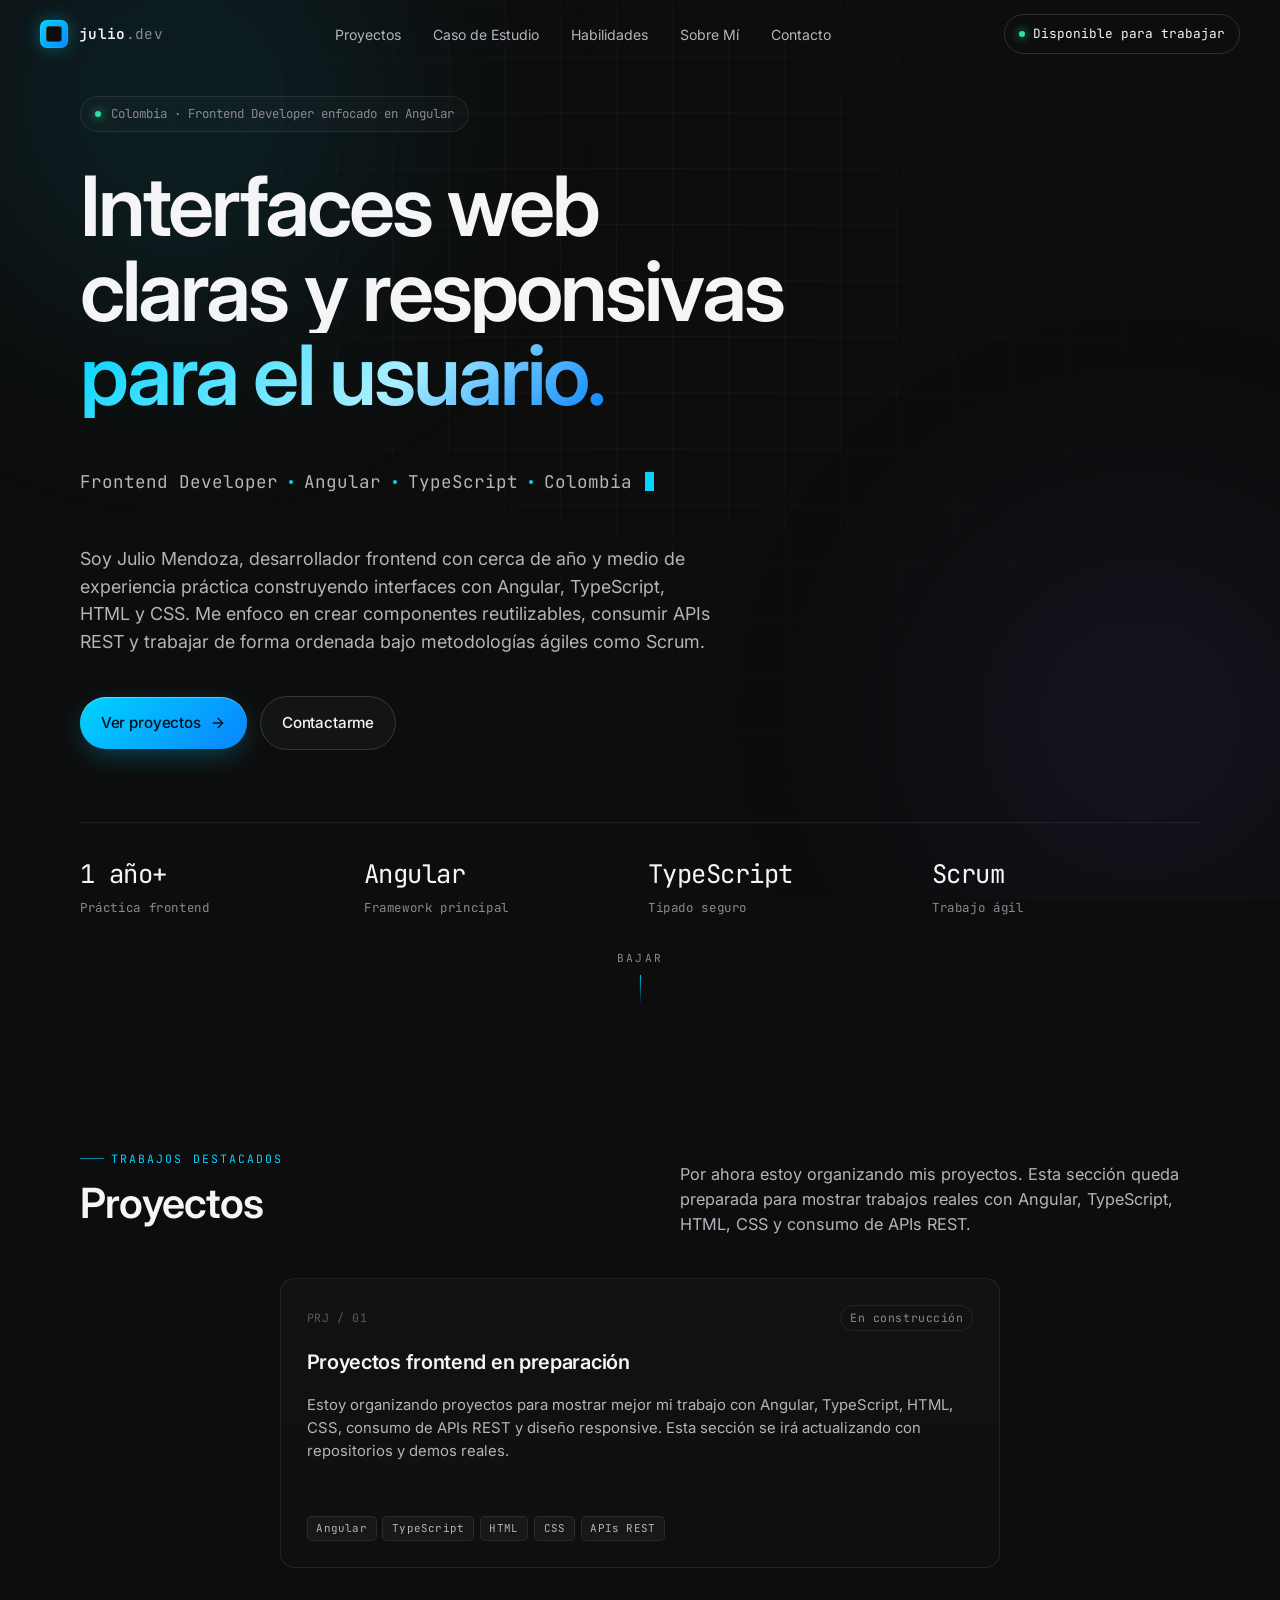
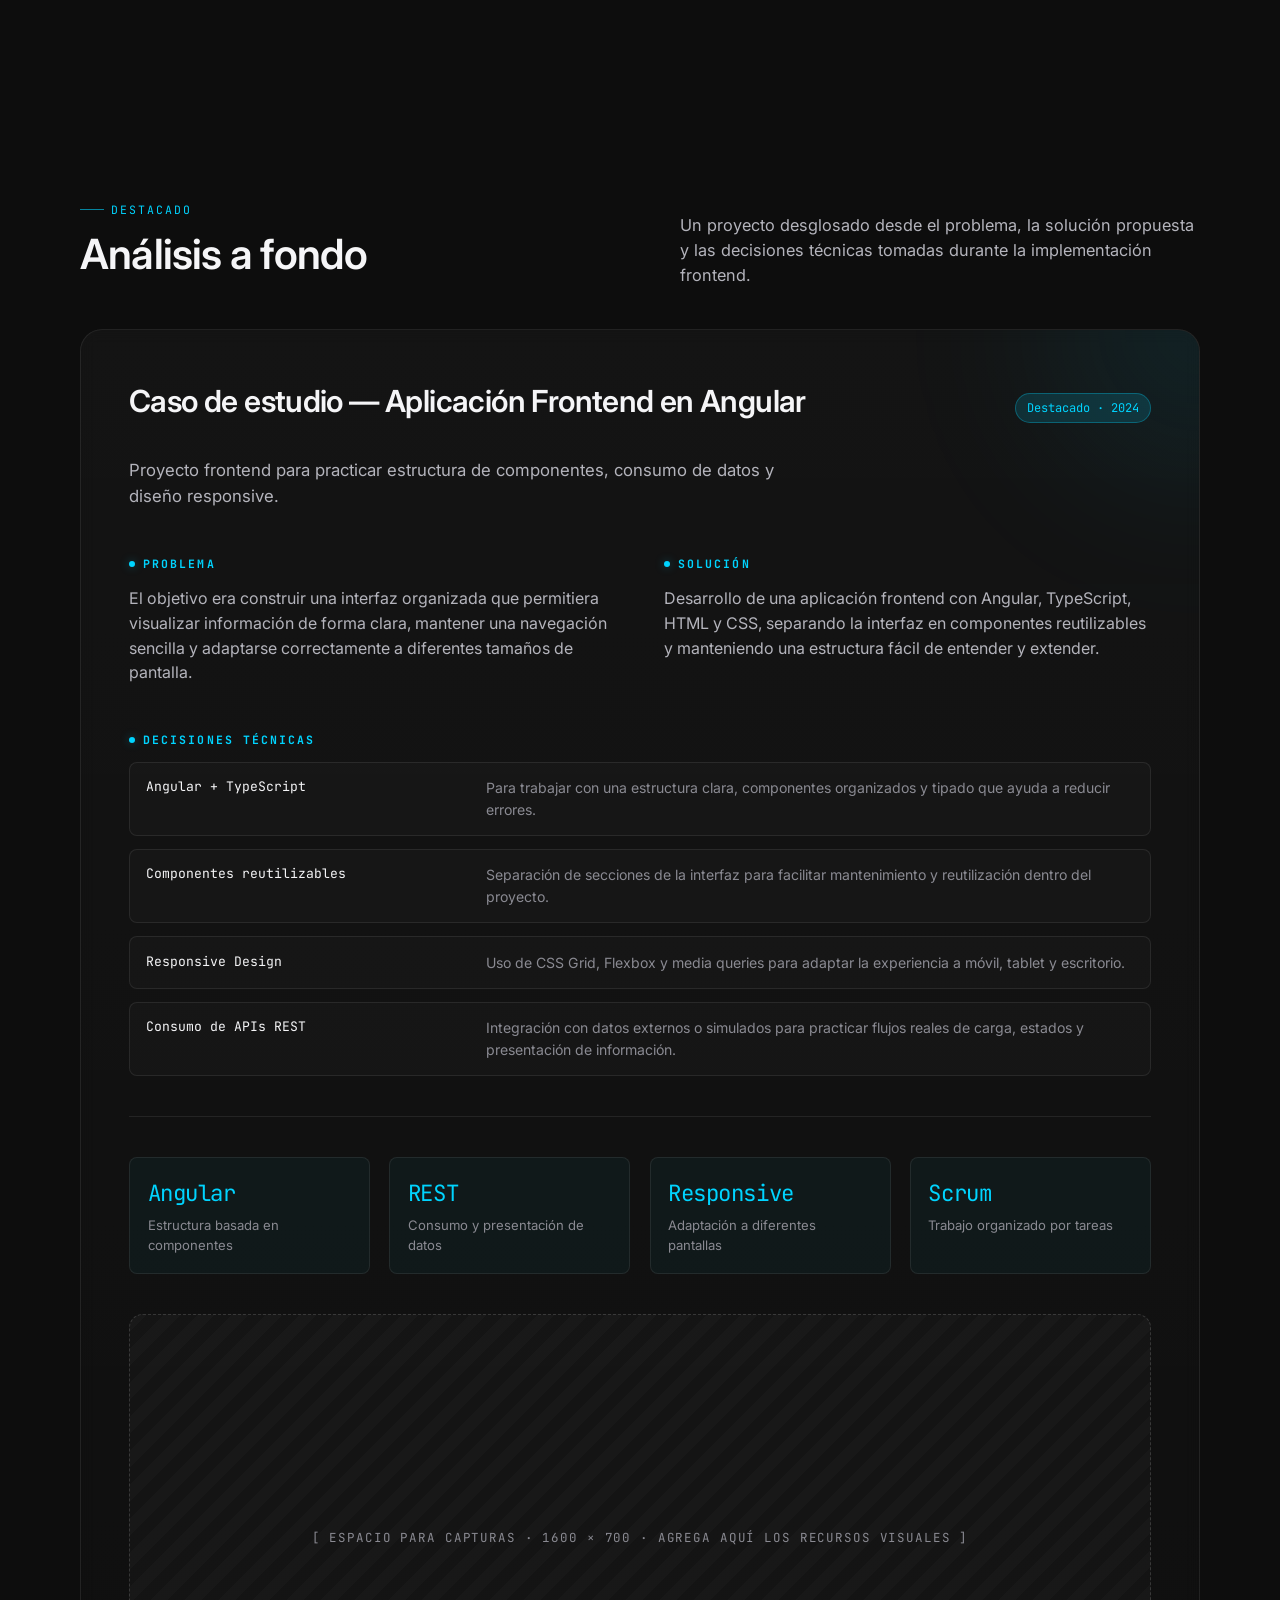
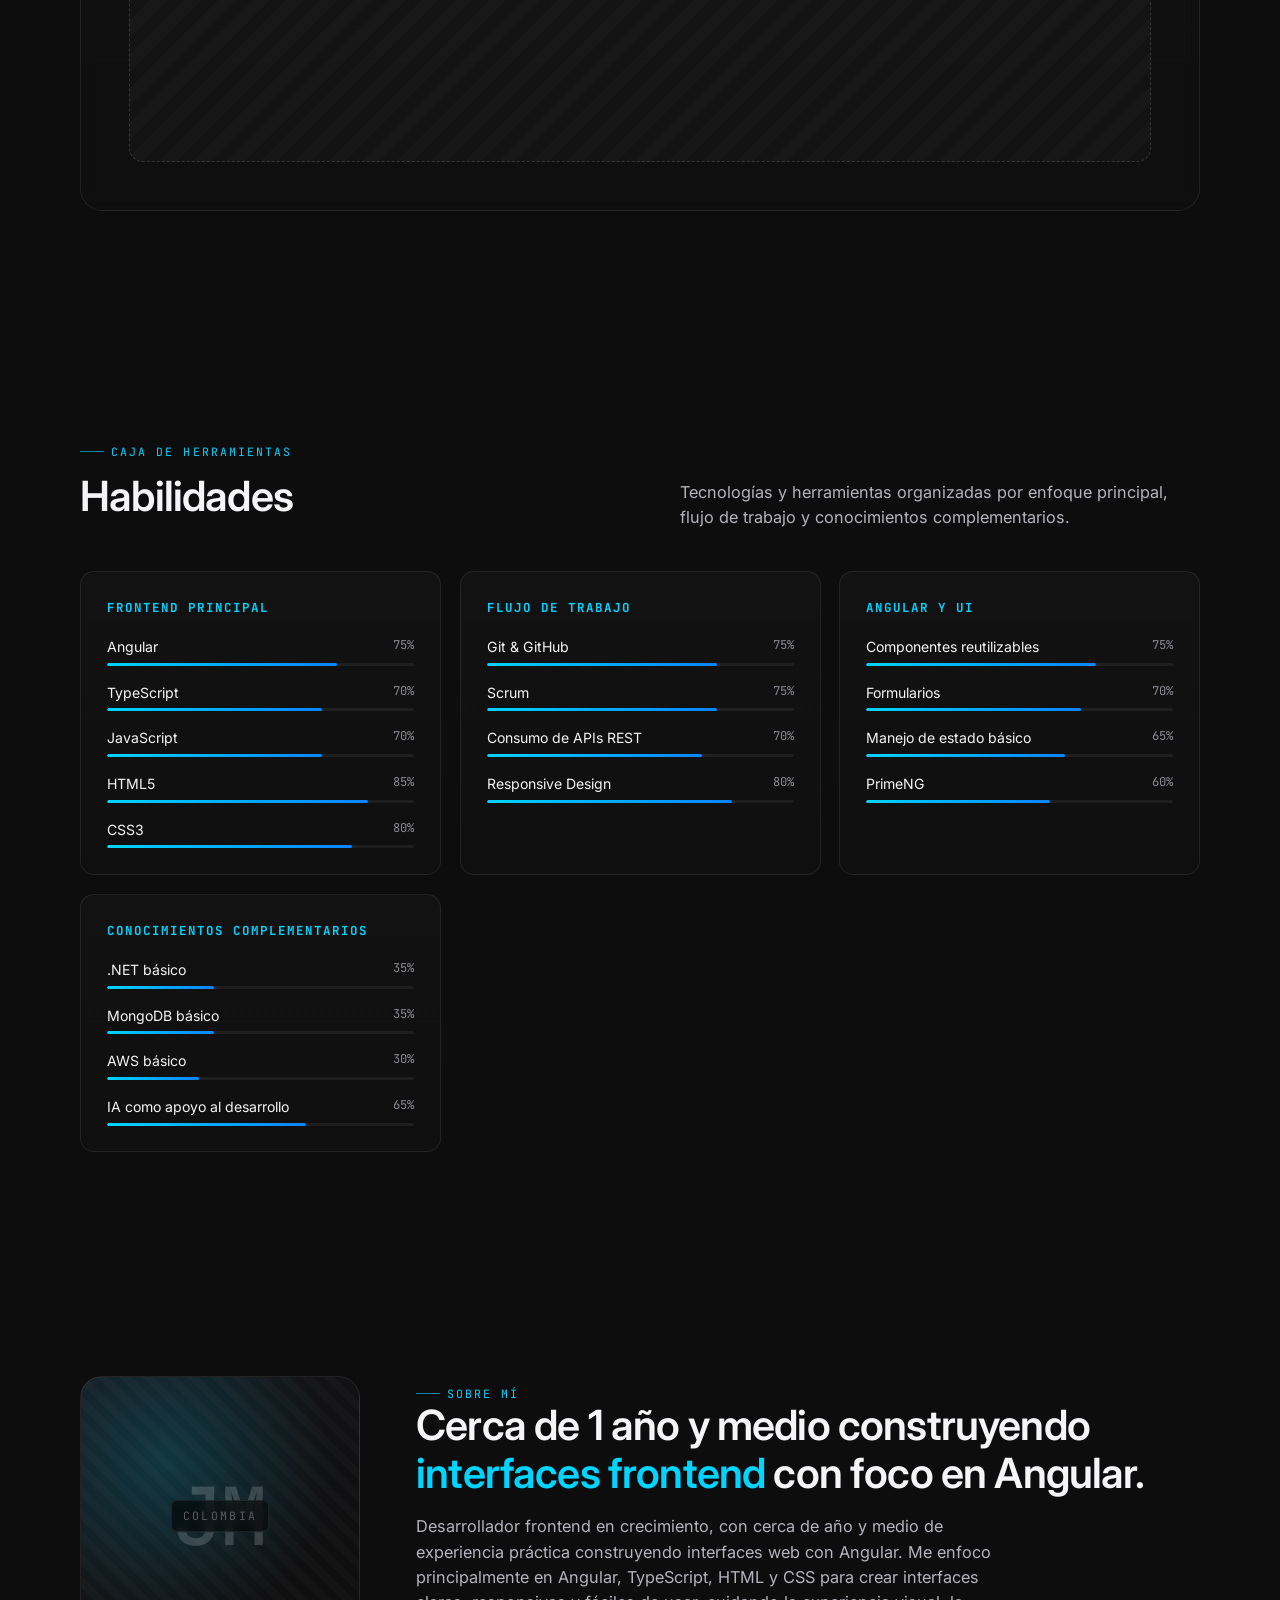
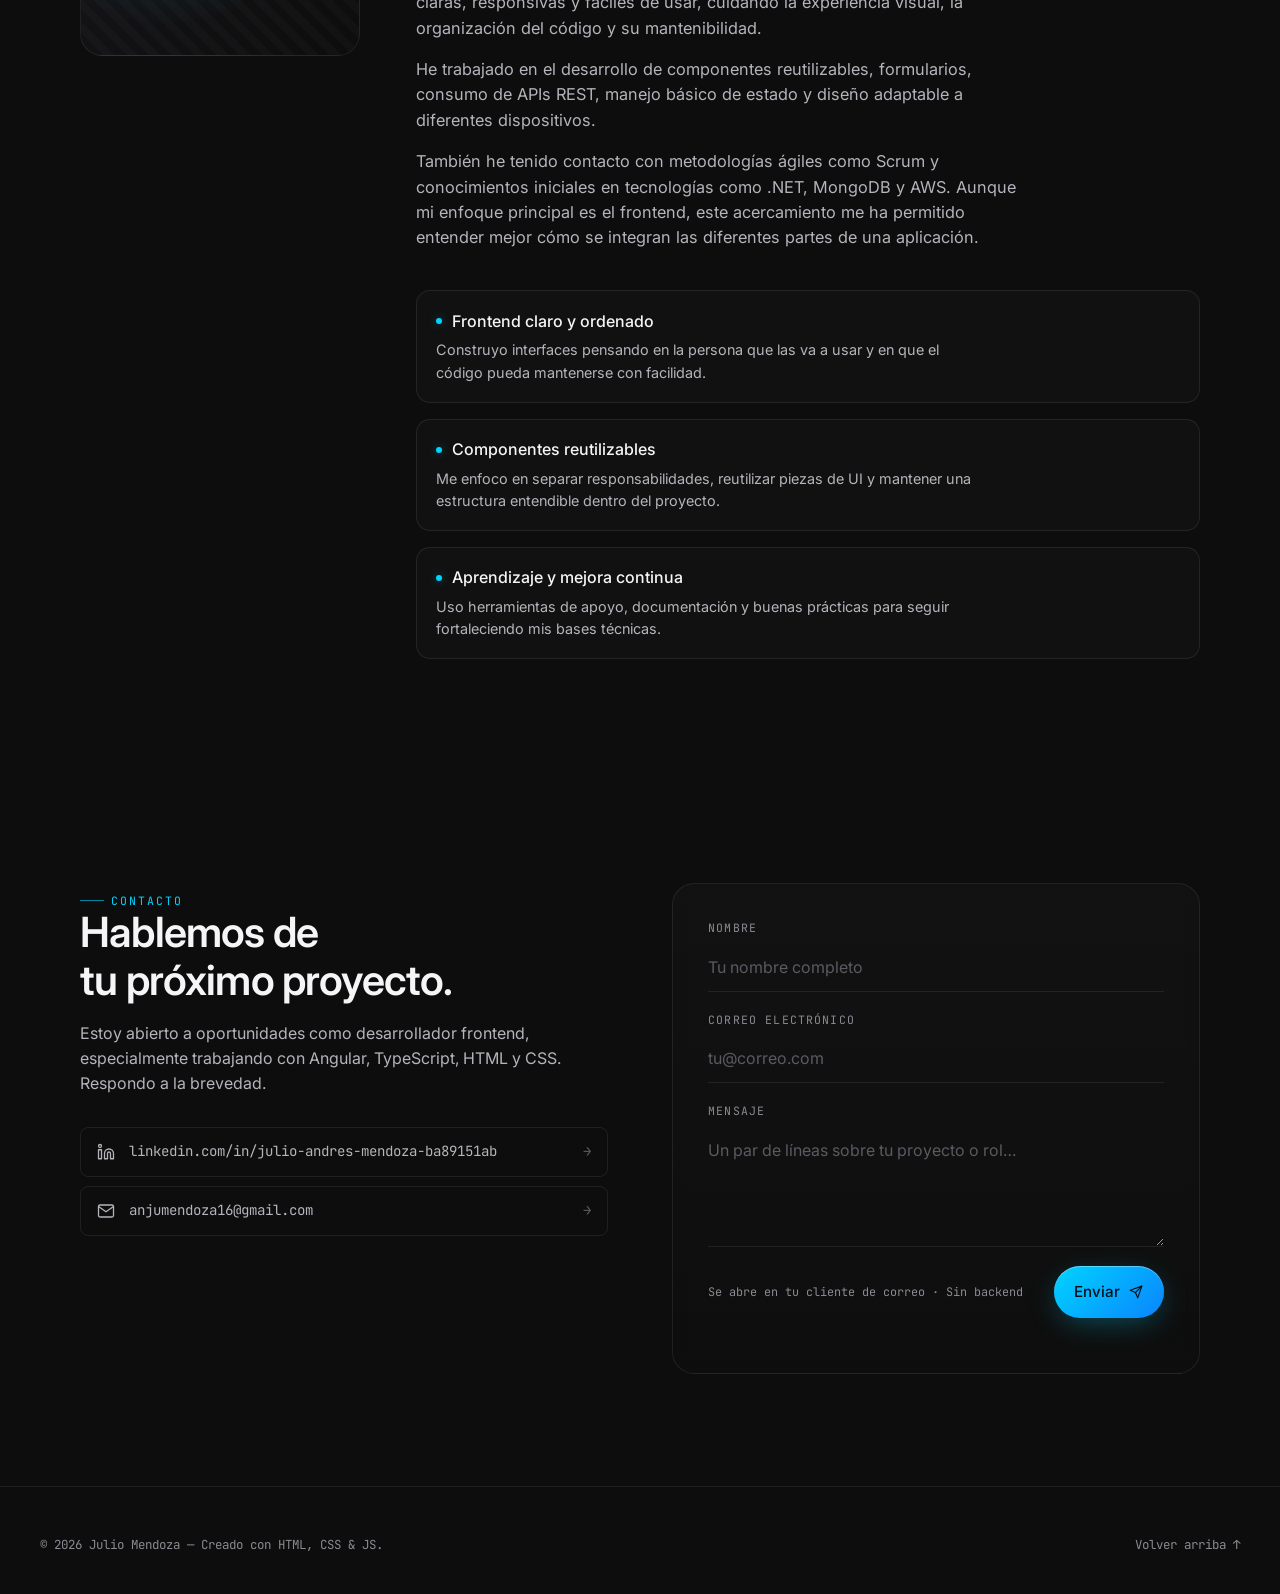
==== commit ab7f714e: "cambios de organizacion" ====
--- a/index.html
+++ b/index.html
@@ -1,17 +1,17 @@
 <!doctype html>
-<html lang="en">
+<html lang="es">
 <head>
   <meta charset="utf-8" />
   <meta name="viewport" content="width=device-width, initial-scale=1" />
-  <title>Julio Mendoza — Frontend Developer</title>
-  <meta name="description" content="Portfolio de Julio Mendoza, Frontend Developer enfocado en Angular, desarrollo de interfaces modernas y uso de IA." />
+  <title>Julio Mendoza — Desarrollador Frontend Angular</title>
+  <meta name="description" content="Portfolio de Julio Mendoza, desarrollador frontend enfocado en Angular, TypeScript, HTML, CSS y construcción de interfaces web responsivas." />
 
   <!-- Fonts -->
   <link rel="preconnect" href="https://fonts.googleapis.com" />
   <link rel="preconnect" href="https://fonts.gstatic.com" crossorigin />
   <link href="https://fonts.googleapis.com/css2?family=Inter:wght@300;400;500;600;700&family=JetBrains+Mono:wght@400;500&display=swap" rel="stylesheet" />
 
-  <link rel="stylesheet" href="styles.css" />
+  <link rel="stylesheet" href="styles.css?v=20260507-2" />
 </head>
 <body>
   <div class="backdrop"></div>
@@ -26,7 +26,7 @@
       <span><strong>julio</strong><span>.dev</span></span>
     </a>
 
-    <nav aria-label="Primary">
+    <nav aria-label="Navegación principal">
       <ul class="nav-links">
         <li><a class="nav-link" href="#projects">Proyectos</a></li>
         <li><a class="nav-link" href="#case-study">Caso de Estudio</a></li>
@@ -41,12 +41,12 @@
       Disponible para trabajar
     </a>
 
-    <button class="nav-toggle" aria-label="Toggle menu" aria-expanded="false">
+    <button class="nav-toggle" aria-label="Abrir menú" aria-controls="mobile-menu" aria-expanded="false">
       <span aria-hidden="true"></span>
     </button>
   </header>
 
-  <div class="mobile-menu" id="mobile-menu">
+  <div class="mobile-menu" id="mobile-menu" aria-hidden="true" inert>
     <ul>
       <li><a href="#projects">Proyectos</a></li>
       <li><a href="#case-study">Caso de Estudio</a></li>
@@ -64,21 +64,21 @@
       <div class="container hero-inner">
         <span class="hero-meta">
           <span class="dot"></span>
-          Colombia · Abierto a oportunidades como Frontend
+          Colombia · Frontend Developer enfocado en Angular
         </span>
 
         <h1>
-          <span class="line"><span>Interfaces</span></span>
-          <span class="line"><span>construidas para el</span></span>
-          <span class="line"><span class="accent">usuario final.</span></span>
+          <span class="line"><span>Interfaces web</span></span>
+          <span class="line"><span>claras y responsivas</span></span>
+          <span class="line"><span class="accent">para el usuario.</span></span>
         </h1>
 
         <p class="role-line" id="hero-role"></p>
 
         <p class="hero-lede">
-          Soy Julio — diseño y construyo el front-end de aplicaciones dinámicas: herramientas que 
-          las personas realmente usan todos los días. Con Angular, TypeScript y un firme enfoque en las buenas prácticas,
-          la accesibilidad y la implementación de Inteligencia Artificial para optimizar código.
+          Soy Julio Mendoza, desarrollador frontend con cerca de año y medio de experiencia práctica
+          construyendo interfaces con Angular, TypeScript, HTML y CSS. Me enfoco en crear componentes
+          reutilizables, consumir APIs REST y trabajar de forma ordenada bajo metodologías ágiles como Scrum.
         </p>
 
         <div class="hero-cta-row">
@@ -93,8 +93,8 @@
 
         <div class="hero-stats">
           <div>
-            <span class="stat-num">2+</span>
-            <span class="stat-label">Años de exp.</span>
+            <span class="stat-num">1 año+</span>
+            <span class="stat-label">Práctica frontend</span>
           </div>
           <div>
             <span class="stat-num">Angular</span>
@@ -105,14 +105,14 @@
             <span class="stat-label">Tipado seguro</span>
           </div>
           <div>
-            <span class="stat-num">IA</span>
-            <span class="stat-label">Asistencia de código</span>
-          </div>
-        </div>
-      </div>
-
-      <a class="scroll-hint" href="#projects" aria-label="Scroll to projects">
-        scroll
+            <span class="stat-num">Scrum</span>
+            <span class="stat-label">Trabajo ágil</span>
+          </div>
+        </div>
+      </div>
+
+      <a class="scroll-hint" href="#projects" aria-label="Ir a proyectos">
+        bajar
       </a>
     </section>
 
@@ -127,8 +127,8 @@
             <h2 class="section-title">Proyectos</h2>
           </div>
           <p class="section-lede">
-            Una selección de proyectos recientes en los que he trabajado, enfocados en construir interfaces
-            sólidas y eficientes. Incluyen enlaces a repositorios y demos.
+            Por ahora estoy organizando mis proyectos. Esta sección queda preparada para mostrar trabajos reales
+            con Angular, TypeScript, HTML, CSS y consumo de APIs REST.
           </p>
         </div>
 
@@ -147,8 +147,8 @@
             <h2 class="section-title">Análisis a fondo</h2>
           </div>
           <p class="section-lede">
-            Un proyecto desglosado. El problema, las restricciones y las decisiones 
-            importantes de arquitectura.
+            Un proyecto desglosado desde el problema, la solución propuesta y las decisiones técnicas
+            tomadas durante la implementación frontend.
           </p>
         </div>
         <div id="case-study-body"></div>
@@ -166,7 +166,7 @@
             <h2 class="section-title">Habilidades</h2>
           </div>
           <p class="section-lede">
-            Agrupadas por área de enfoque, estas son las tecnologías y herramientas que manejo en mi día a día.
+            Tecnologías y herramientas organizadas por enfoque principal, flujo de trabajo y conocimientos complementarios.
           </p>
         </div>
         <div class="skills-grid" id="skills-grid"></div>
@@ -180,7 +180,7 @@
       <div class="container about-grid">
         <div class="avatar reveal" aria-hidden="true">
           <span class="avatar__initials" id="avatar-initials">JM</span>
-          <span class="avatar__tag" id="avatar-tag">Barcelona, ES</span>
+          <span class="avatar__tag" id="avatar-tag">Colombia</span>
         </div>
         <div class="about-body reveal" id="about-body" data-delay="100"></div>
       </div>
@@ -195,7 +195,8 @@
           <span class="eyebrow">Contacto</span>
           <h2 class="section-title">Hablemos de<br>tu próximo proyecto.</h2>
           <p>
-            Buscando oportunidades como desarrollador Frontend en Angular o proyectos interesantes. Respondo a la brevedad.
+            Estoy abierto a oportunidades como desarrollador frontend, especialmente trabajando con Angular,
+            TypeScript, HTML y CSS. Respondo a la brevedad.
           </p>
           <div class="socials" id="socials"></div>
         </aside>
@@ -203,15 +204,15 @@
         <form class="contact-form reveal" id="contact-form" data-delay="100" novalidate>
           <div class="field">
             <label for="f-name">Nombre</label>
-            <input id="f-name" name="name" type="text" placeholder="Tu nombre completo" autocomplete="name" />
+            <input id="f-name" name="name" type="text" placeholder="Tu nombre completo" autocomplete="name" required />
           </div>
           <div class="field">
-            <label for="f-email">Correo Electrónico</label>
-            <input id="f-email" name="email" type="email" placeholder="tu@correo.com" autocomplete="email" />
+            <label for="f-email">Correo electrónico</label>
+            <input id="f-email" name="email" type="email" placeholder="tu@correo.com" autocomplete="email" required />
           </div>
           <div class="field">
             <label for="f-message">Mensaje</label>
-            <textarea id="f-message" name="message" placeholder="Un par de líneas sobre tu proyecto o rol…"></textarea>
+            <textarea id="f-message" name="message" placeholder="Un par de líneas sobre tu proyecto o rol…" required></textarea>
           </div>
           <div class="form-footer">
             <span class="form-note">Se abre en tu cliente de correo · Sin backend</span>
@@ -235,7 +236,7 @@
     </span>
   </footer>
 
-  <script src="data.js"></script>
-  <script src="script.js"></script>
+  <script src="data.js?v=20260507-2"></script>
+  <script src="script.js?v=20260507-2"></script>
 </body>
 </html>
--- a/styles.css
+++ b/styles.css
@@ -499,6 +499,11 @@
 }
 @media (min-width: 640px) { .projects-grid { grid-template-columns: repeat(2, 1fr); } }
 @media (min-width: 1024px) { .projects-grid { grid-template-columns: repeat(3, 1fr); } }
+.projects-grid--single {
+  max-width: 720px;
+  margin: 0 auto;
+}
+@media (min-width: 640px) { .projects-grid--single { grid-template-columns: 1fr; } }
 
 .project-card {
   position: relative;
@@ -985,6 +990,12 @@
   color: var(--accent);
   transform: translateX(3px);
 }
+.contact-pending {
+  color: var(--text-muted);
+  font-family: var(--font-mono);
+  font-size: 0.82rem;
+  margin: 0;
+}
 
 /* Form */
 .contact-form {
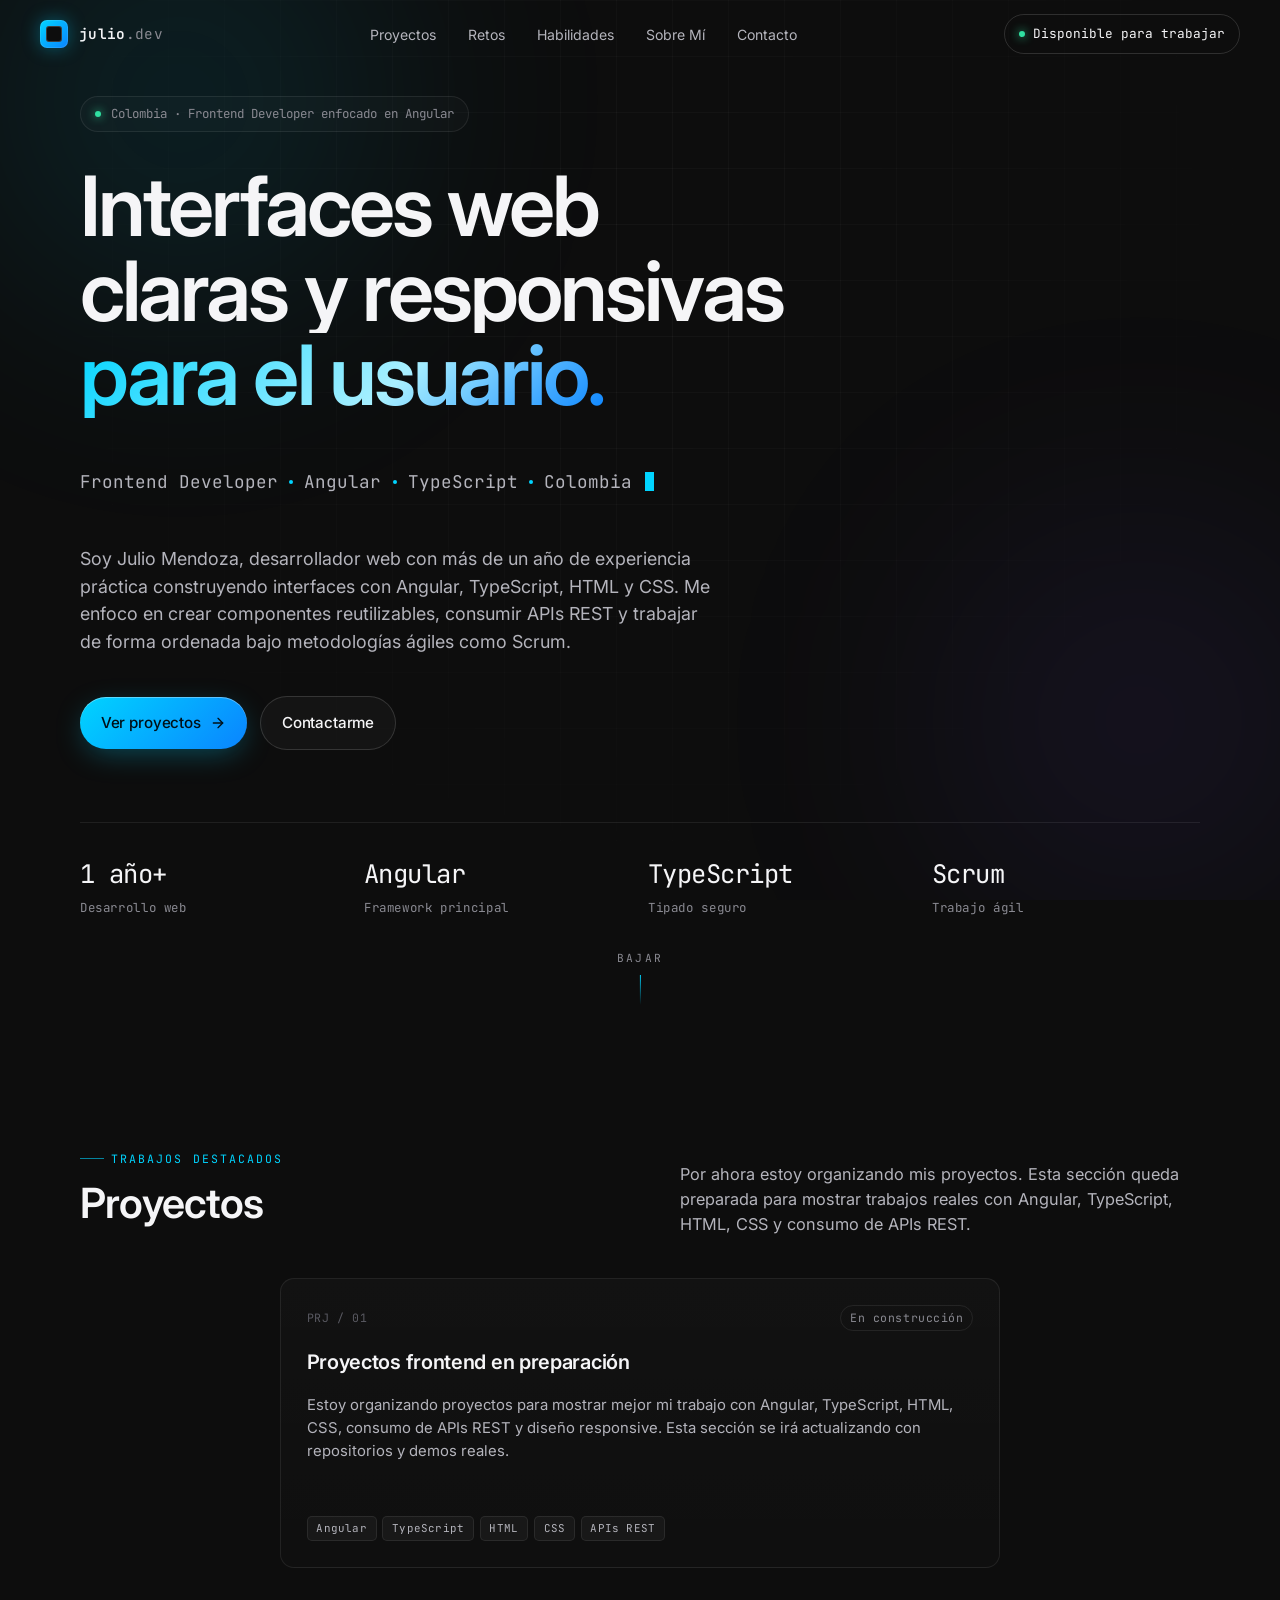
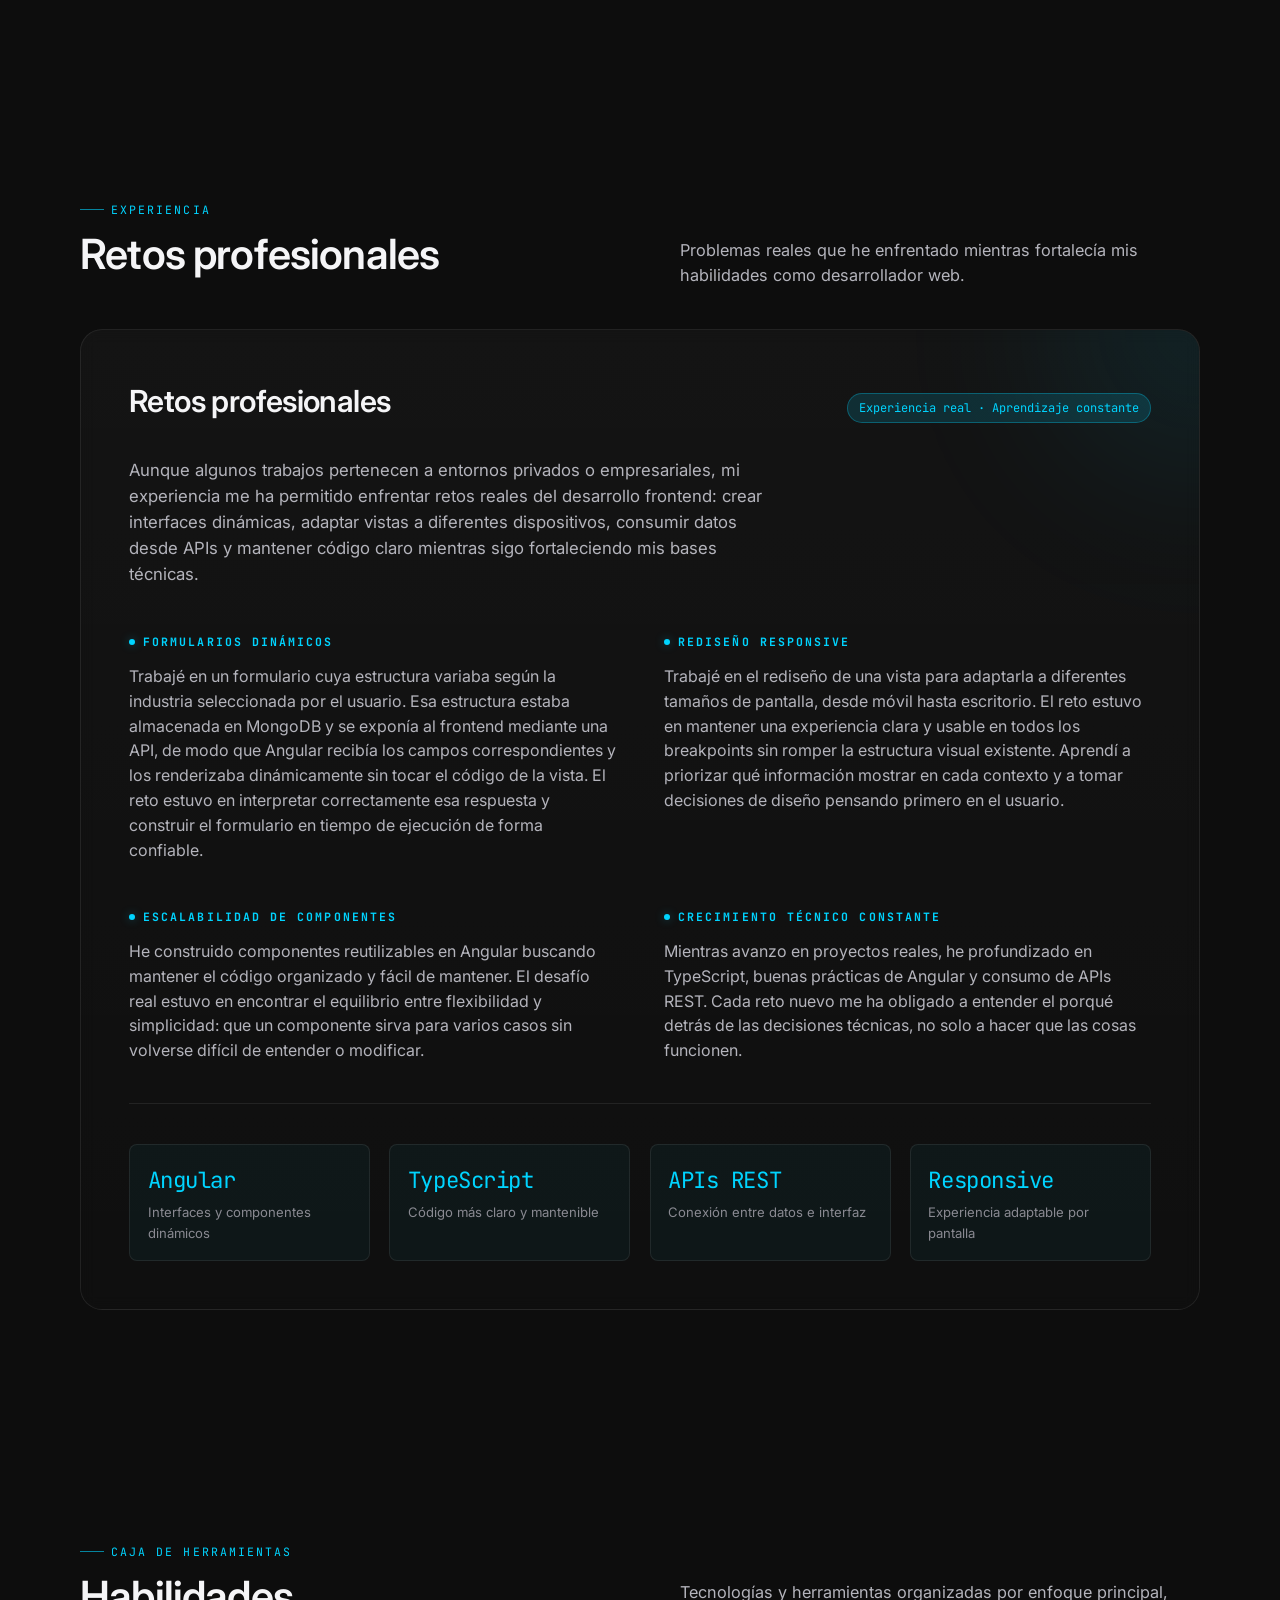
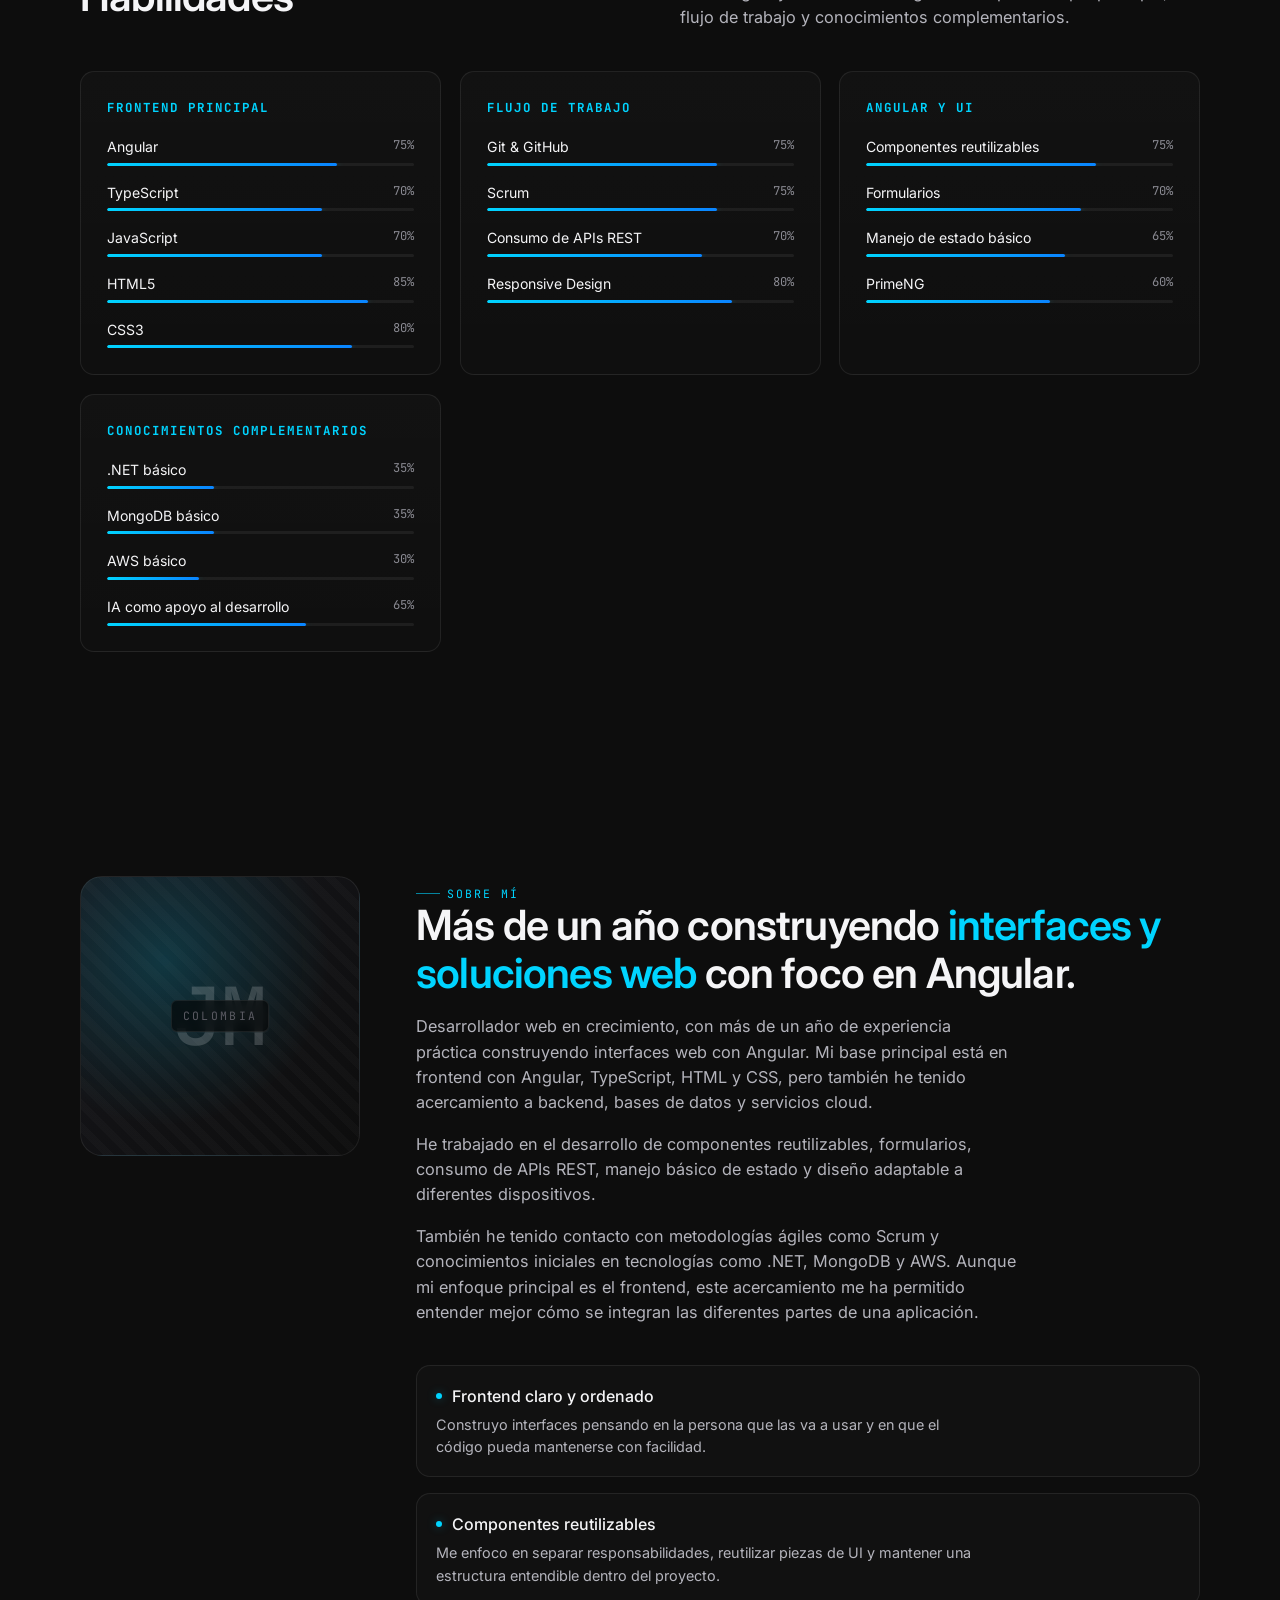
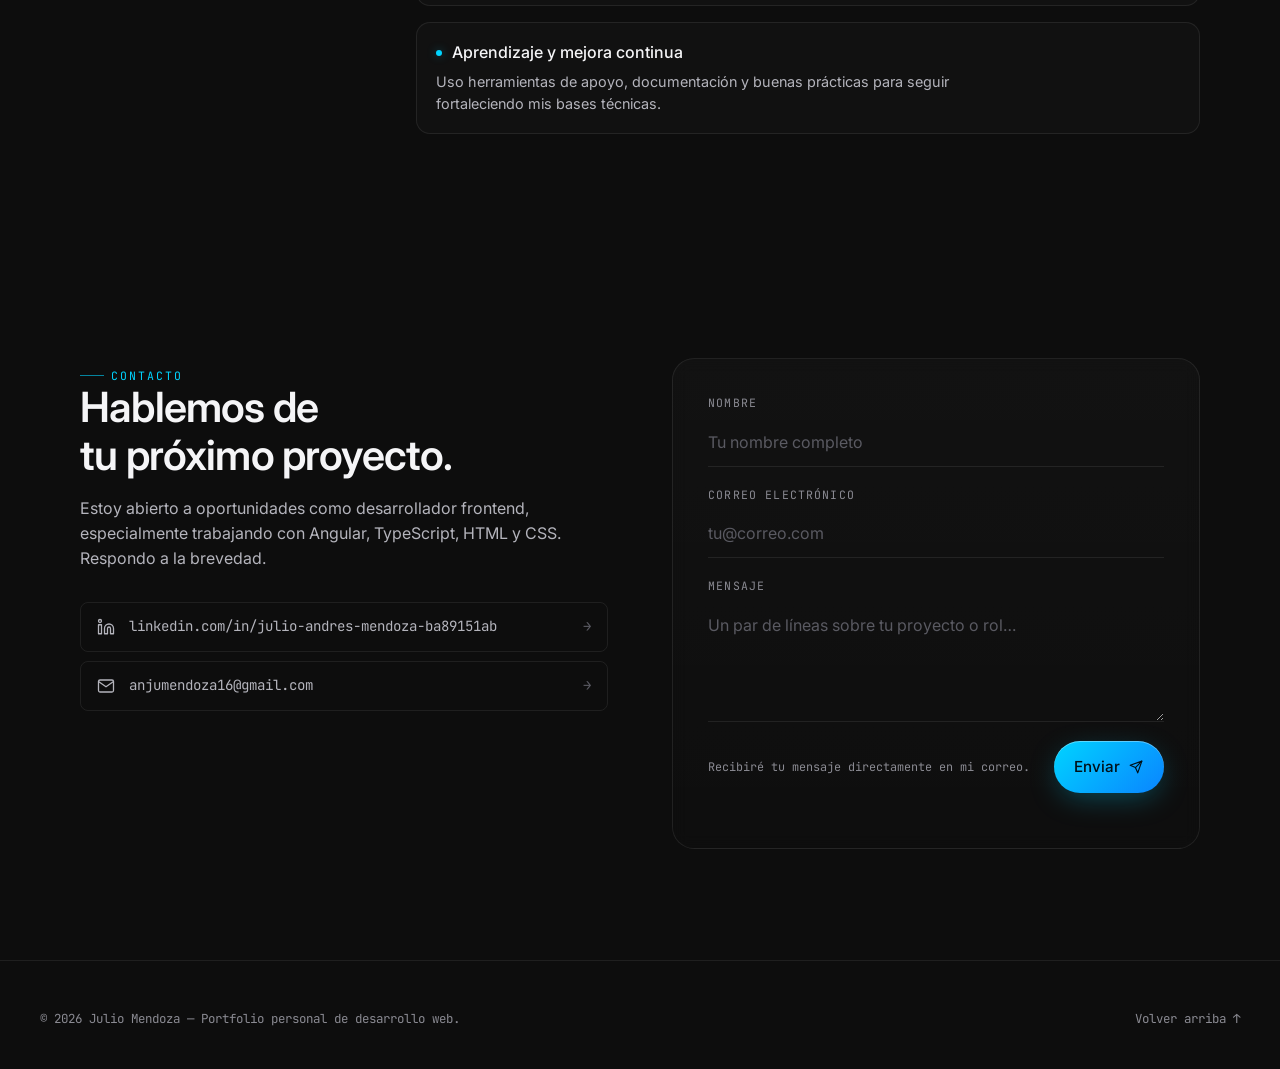
==== commit 7ebab0de: "Implentacion de formspree Se implenta formspree para el formulario de contacto" ====
--- a/index.html
+++ b/index.html
@@ -11,7 +11,7 @@
   <link rel="preconnect" href="https://fonts.gstatic.com" crossorigin />
   <link href="https://fonts.googleapis.com/css2?family=Inter:wght@300;400;500;600;700&family=JetBrains+Mono:wght@400;500&display=swap" rel="stylesheet" />
 
-  <link rel="stylesheet" href="styles.css?v=20260507-2" />
+  <link rel="stylesheet" href="styles.css?v=20260507-4" />
 </head>
 <body>
   <div class="backdrop"></div>
@@ -29,7 +29,7 @@
     <nav aria-label="Navegación principal">
       <ul class="nav-links">
         <li><a class="nav-link" href="#projects">Proyectos</a></li>
-        <li><a class="nav-link" href="#case-study">Caso de Estudio</a></li>
+        <li><a class="nav-link" href="#challenges">Retos</a></li>
         <li><a class="nav-link" href="#skills">Habilidades</a></li>
         <li><a class="nav-link" href="#about">Sobre Mí</a></li>
         <li><a class="nav-link" href="#contact">Contacto</a></li>
@@ -49,7 +49,7 @@
   <div class="mobile-menu" id="mobile-menu" aria-hidden="true" inert>
     <ul>
       <li><a href="#projects">Proyectos</a></li>
-      <li><a href="#case-study">Caso de Estudio</a></li>
+      <li><a href="#challenges">Retos</a></li>
       <li><a href="#skills">Habilidades</a></li>
       <li><a href="#about">Sobre Mí</a></li>
       <li><a href="#contact">Contacto</a></li>
@@ -76,7 +76,7 @@
         <p class="role-line" id="hero-role"></p>
 
         <p class="hero-lede">
-          Soy Julio Mendoza, desarrollador frontend con cerca de año y medio de experiencia práctica
+          Soy Julio Mendoza, desarrollador web con más de un año de experiencia práctica
           construyendo interfaces con Angular, TypeScript, HTML y CSS. Me enfoco en crear componentes
           reutilizables, consumir APIs REST y trabajar de forma ordenada bajo metodologías ágiles como Scrum.
         </p>
@@ -94,7 +94,7 @@
         <div class="hero-stats">
           <div>
             <span class="stat-num">1 año+</span>
-            <span class="stat-label">Práctica frontend</span>
+            <span class="stat-label">Desarrollo web</span>
           </div>
           <div>
             <span class="stat-num">Angular</span>
@@ -137,21 +137,20 @@
     </section>
 
     <!-- ============================================================
-         Case Study
-         ============================================================ -->
-    <section id="case-study" data-screen-label="03 Case Study">
+         Professional Challenges
+         ============================================================ -->
+    <section id="challenges" data-screen-label="03 Retos">
       <div class="container">
         <div class="section-head reveal">
           <div>
-            <span class="eyebrow">Destacado</span>
-            <h2 class="section-title">Análisis a fondo</h2>
+            <span class="eyebrow">Experiencia</span>
+            <h2 class="section-title">Retos profesionales</h2>
           </div>
           <p class="section-lede">
-            Un proyecto desglosado desde el problema, la solución propuesta y las decisiones técnicas
-            tomadas durante la implementación frontend.
-          </p>
-        </div>
-        <div id="case-study-body"></div>
+            Problemas reales que he enfrentado mientras fortalecía mis habilidades como desarrollador web.
+          </p>
+        </div>
+        <div id="challenges-body"></div>
       </div>
     </section>
 
@@ -215,9 +214,9 @@
             <textarea id="f-message" name="message" placeholder="Un par de líneas sobre tu proyecto o rol…" required></textarea>
           </div>
           <div class="form-footer">
-            <span class="form-note">Se abre en tu cliente de correo · Sin backend</span>
+            <span class="form-note">Recibiré tu mensaje directamente en mi correo.</span>
             <button type="submit" class="btn btn--primary">
-              Enviar
+              <span class="btn-label">Enviar</span>
               <svg width="14" height="14" viewBox="0 0 24 24" fill="none" stroke="currentColor" stroke-width="2" stroke-linecap="round" stroke-linejoin="round">
                 <line x1="22" y1="2" x2="11" y2="13"/><polygon points="22 2 15 22 11 13 2 9 22 2"/>
               </svg>
@@ -230,13 +229,13 @@
   </main>
 
   <footer class="footer">
-    <span>© <span id="footer-year"></span> <span id="footer-name"></span> — Creado con HTML, CSS &amp; JS.</span>
+    <span>© <span id="footer-year"></span> <span id="footer-name"></span> — Portfolio personal de desarrollo web.</span>
     <span>
       <a href="#top">Volver arriba ↑</a>
     </span>
   </footer>
 
-  <script src="data.js?v=20260507-2"></script>
-  <script src="script.js?v=20260507-2"></script>
+  <script src="data.js?v=20260507-4"></script>
+  <script src="script.js?v=20260507-4"></script>
 </body>
 </html>
--- a/styles.css
+++ b/styles.css
@@ -415,6 +415,12 @@
   border: 1px solid var(--border-hi);
 }
 .btn--ghost:hover { background: rgba(255,255,255,0.06); border-color: var(--accent); color: var(--accent); }
+.btn:disabled,
+.btn.is-loading {
+  cursor: not-allowed;
+  opacity: 0.68;
+  transform: none;
+}
 
 .btn .ripple {
   position: absolute;
